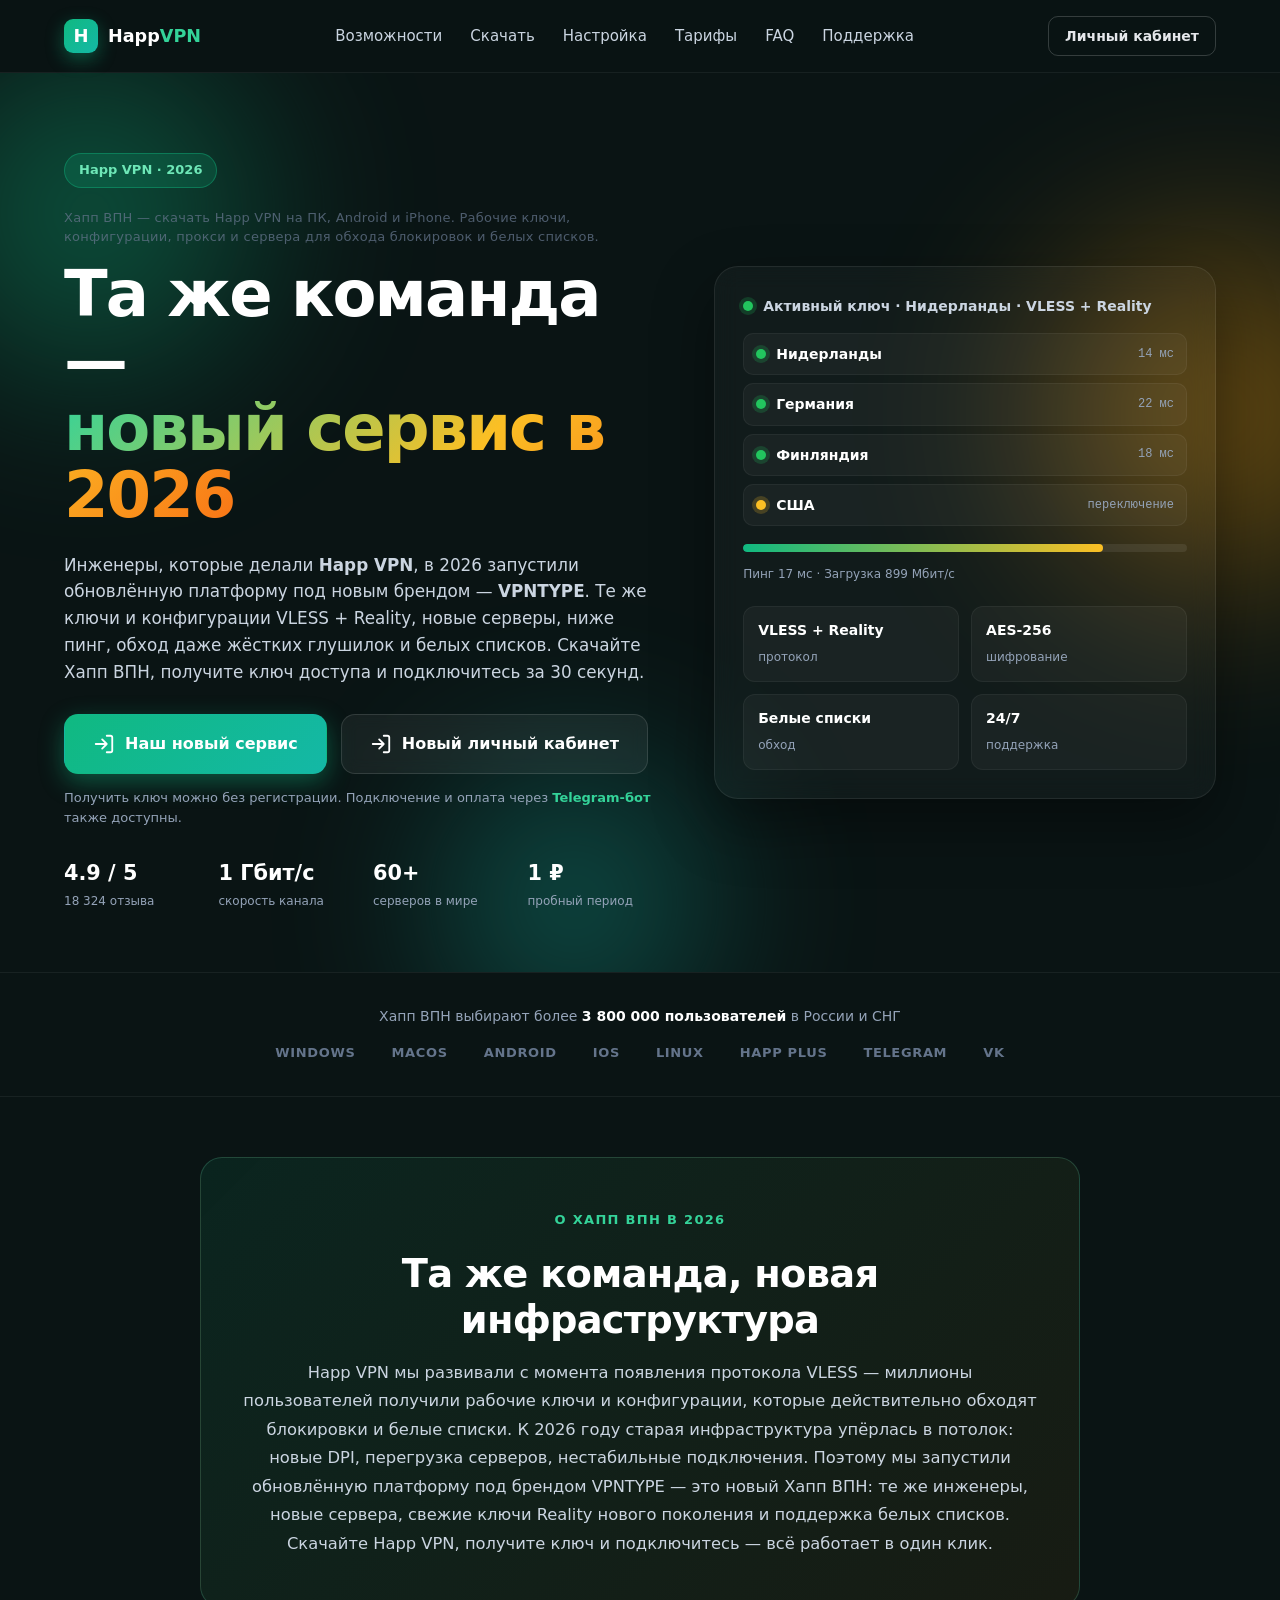
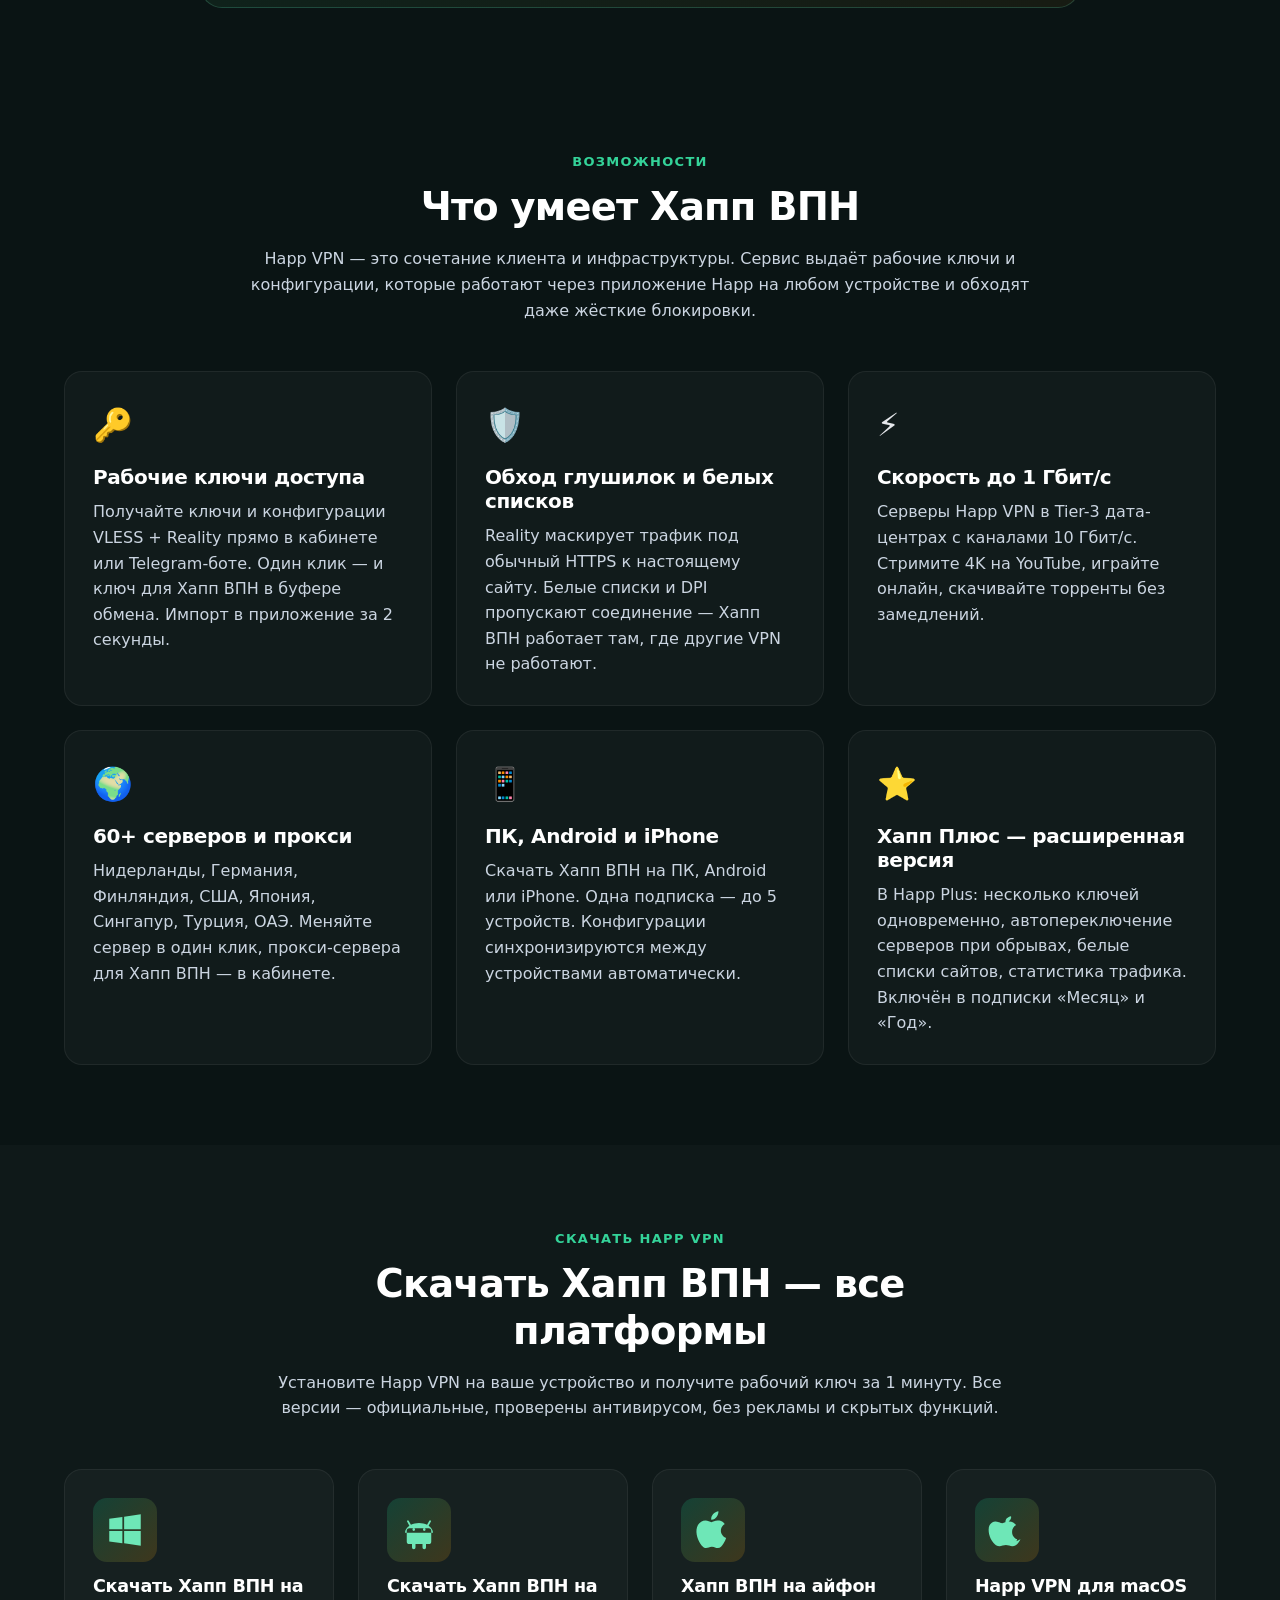
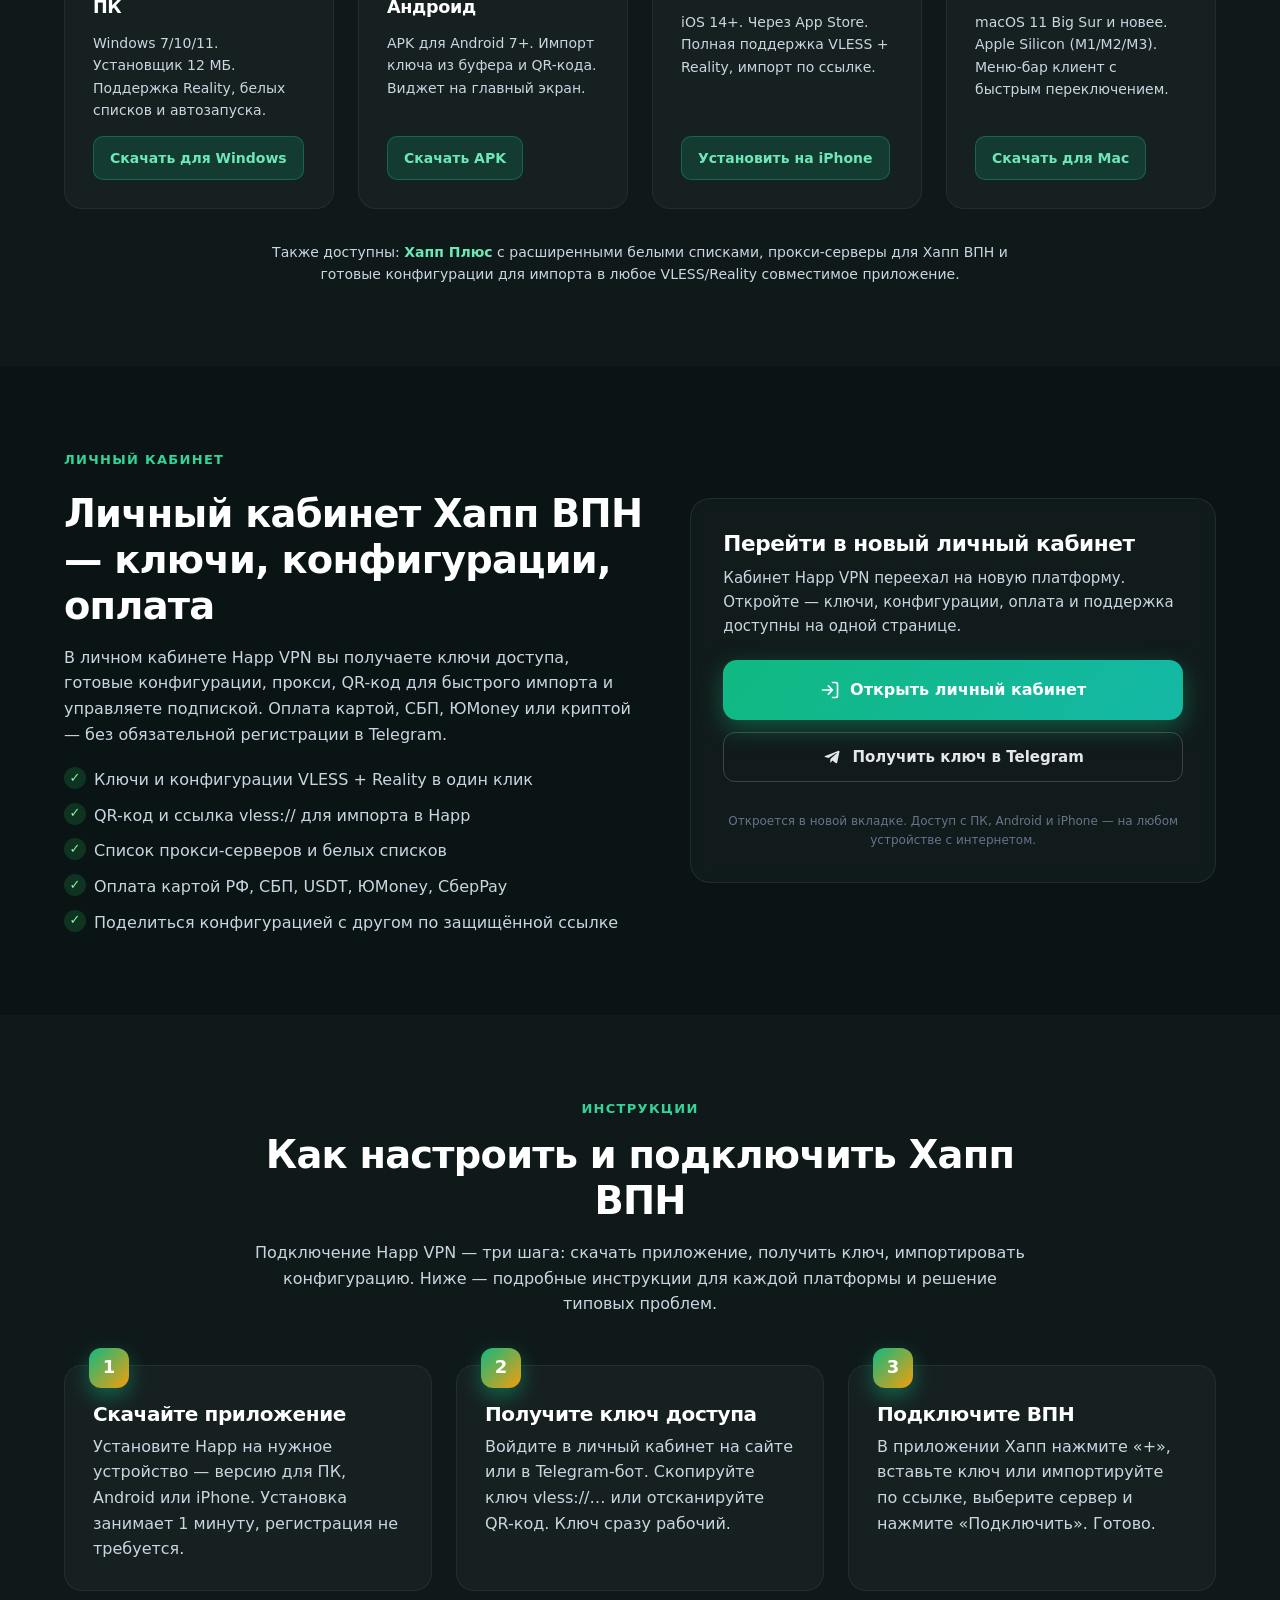
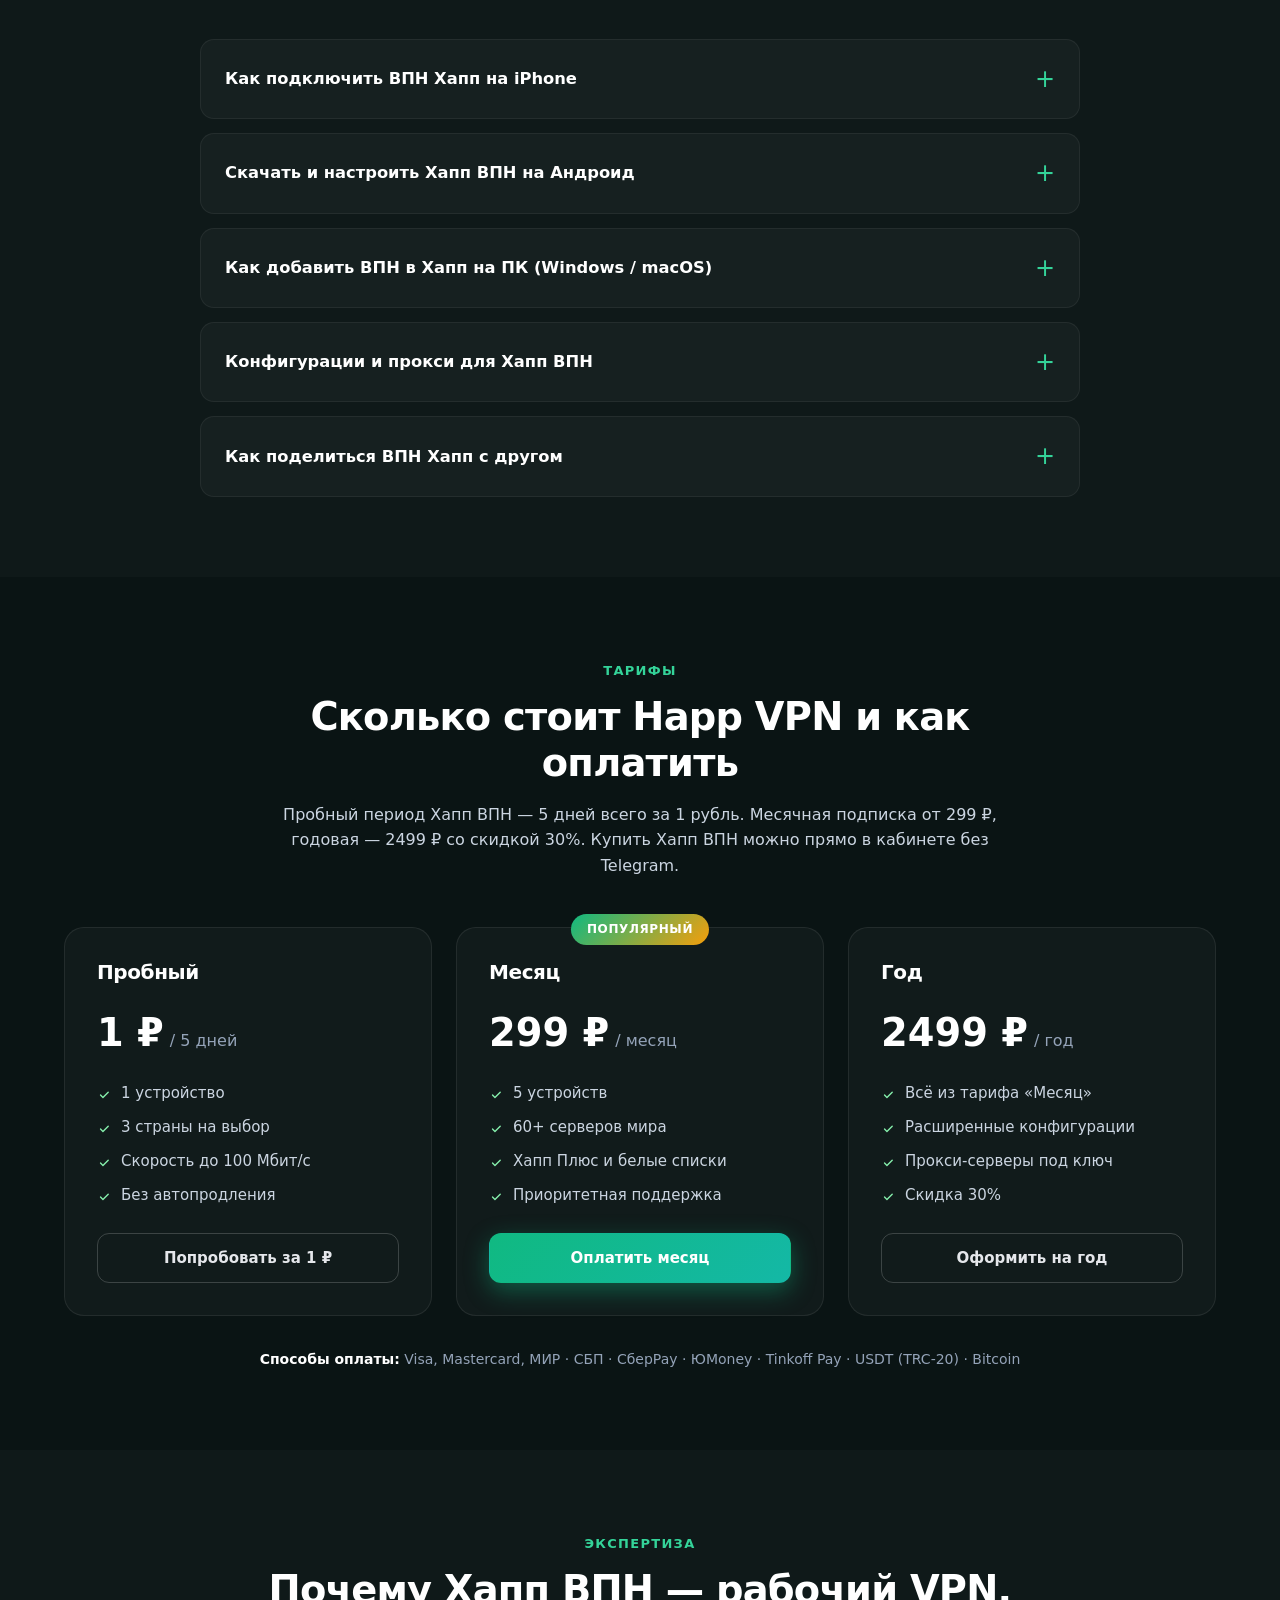
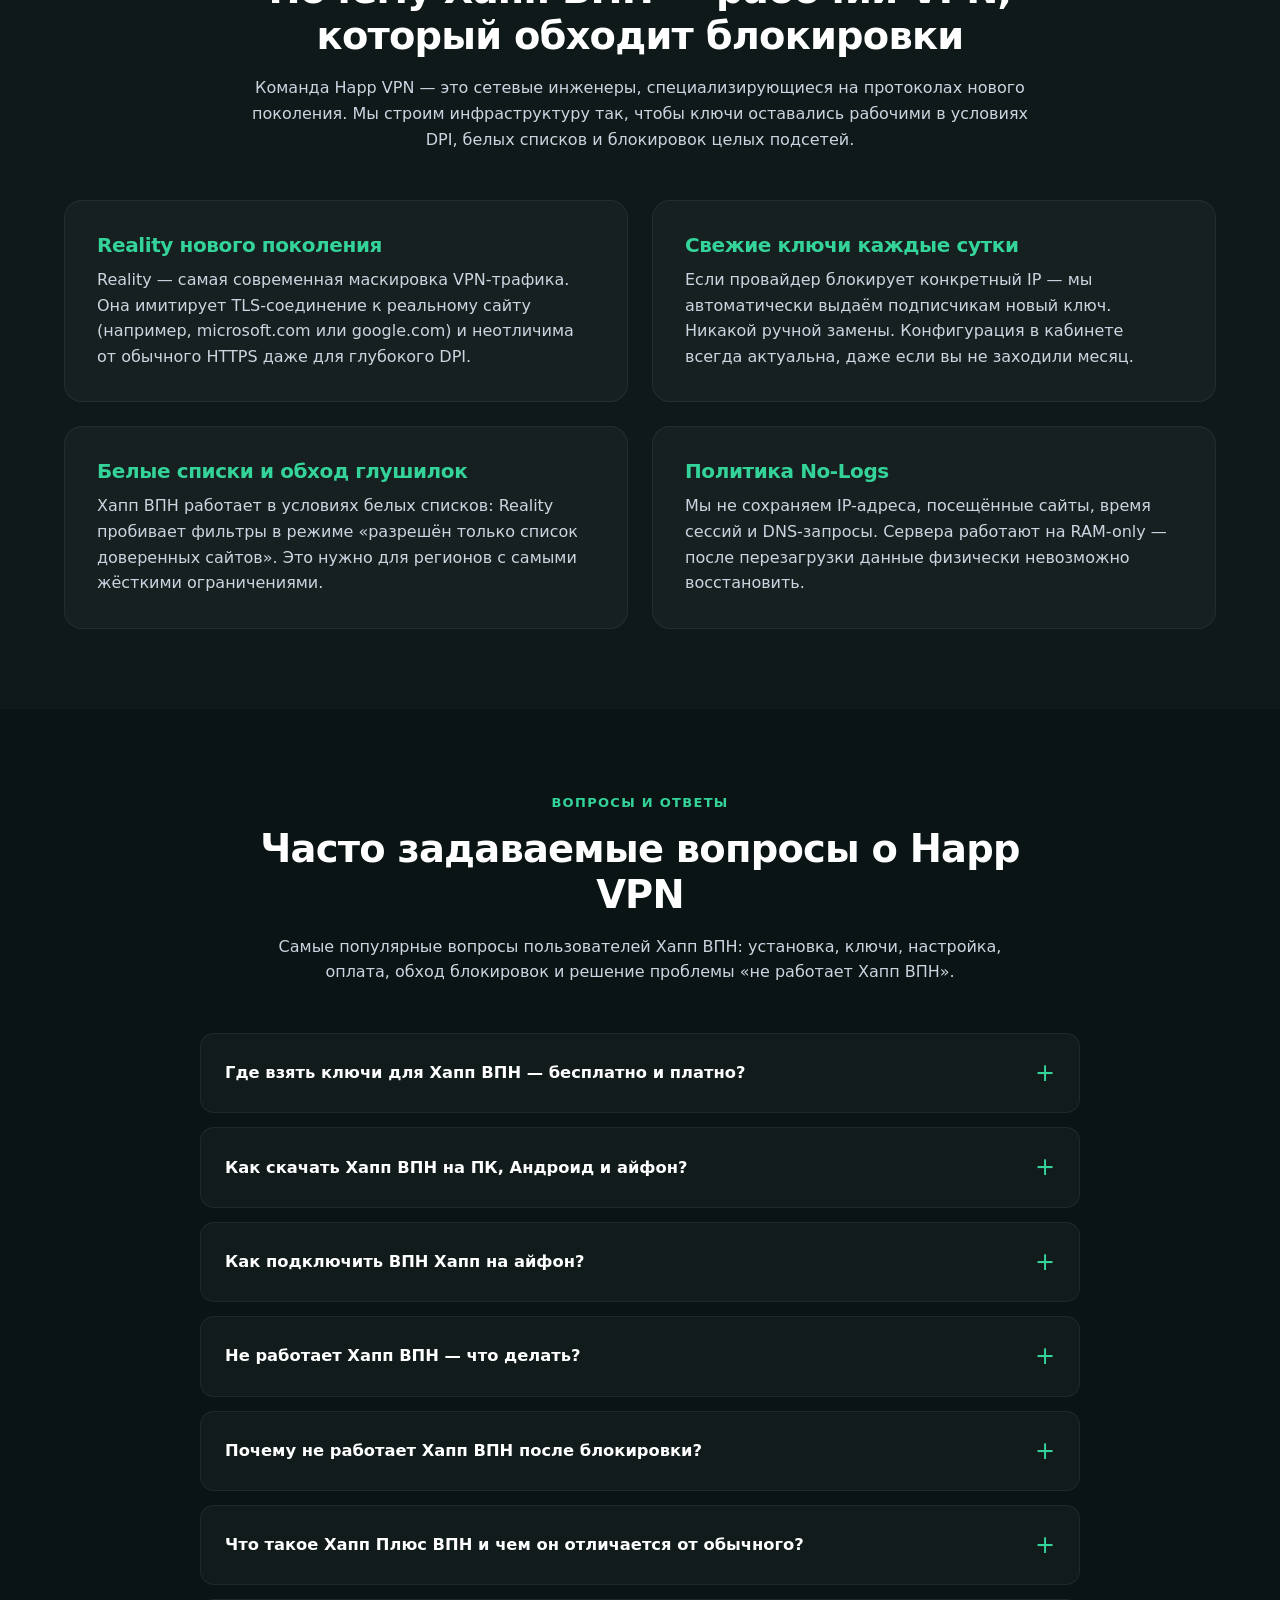
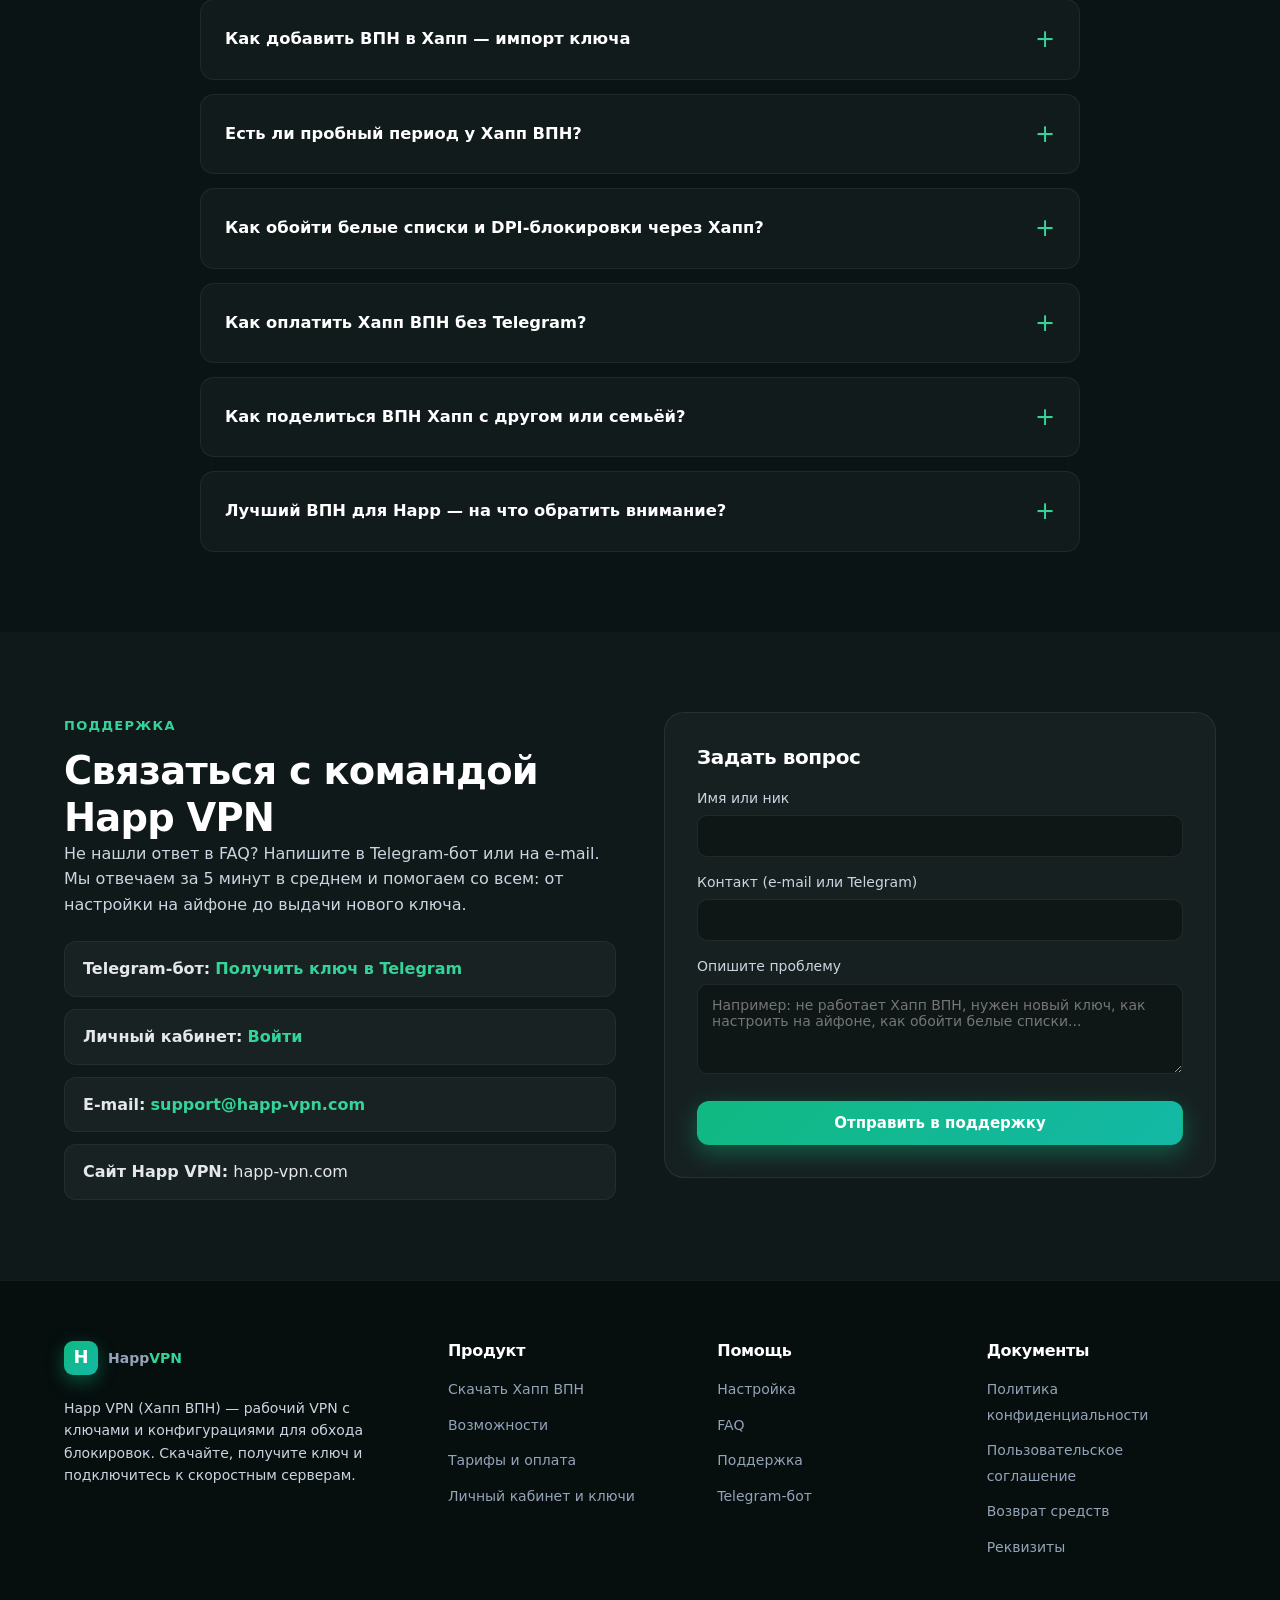
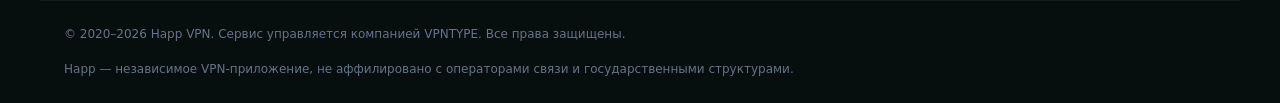
==== index.html @ f3f66d64 "Add files via upload" ====
<!DOCTYPE html>
<html lang="ru">
<head>
<meta charset="UTF-8">
<meta name="viewport" content="width=device-width, initial-scale=1.0">
<title>Хапп ВПН — обновлённый сервис 2026. Скачать Happ VPN, ключи и конфигурации</title>
<meta name="description" content="Хапп ВПН (Happ VPN) — рабочий VPN с ключами и конфигурациями для обхода блокировок. Скачайте Happ VPN на ПК, Android и iPhone, получите ключи доступа, прокси и сервера. Обновлённая версия 2026.">
<meta name="keywords" content="хапп впн, happ vpn, хапп впн скачать, хапп впн ключи, хапп впн на пк, хапп плюс впн, скачать хапп впн на андроид, впн хапп на айфон, ключи доступа для впн хапп, конфигурации для хапп впн, прокси для хапп впн, сервера для хапп, как настроить впн хапп, не работает хапп впн, обход блокировок хапп, рабочий впн хапп">
<meta name="robots" content="index, follow, max-snippet:-1, max-image-preview:large, max-video-preview:-1">
<meta name="author" content="Happ VPN Team">
<meta name="theme-color" content="#0a1414">
<link rel="canonical" href="https://happ-vpn.com/">

<meta property="og:type" content="website">
<meta property="og:locale" content="ru_RU">
<meta property="og:title" content="Хапп ВПН — скачать Happ VPN бесплатно. Ключи, конфигурации, прокси">
<meta property="og:description" content="Официальный сайт Хапп ВПН. Скачайте Happ VPN на ПК, Android, iPhone. Ключи, конфигурации, обход блокировок и белых списков, рабочие сервера 2026.">
<meta property="og:url" content="https://happ-vpn.com/">
<meta property="og:site_name" content="Happ VPN">
<meta property="og:image" content="https://happ-vpn.com/og-image.png">

<meta name="twitter:card" content="summary_large_image">
<meta name="twitter:title" content="Хапп ВПН — официальный сайт Happ VPN">
<meta name="twitter:description" content="Скачать Happ VPN бесплатно. Рабочие ключи, конфигурации и прокси для обхода блокировок.">

<link rel="icon" type="image/svg+xml" href="data:image/svg+xml,%3Csvg xmlns='http://www.w3.org/2000/svg' viewBox='0 0 64 64'%3E%3Crect width='64' height='64' rx='14' fill='%2310b981'/%3E%3Ctext x='32' y='44' font-family='Arial Black' font-size='34' fill='white' text-anchor='middle' font-weight='900'%3EH%3C/text%3E%3C/svg%3E">

<link rel="stylesheet" href="styles.css">

<script type="application/ld+json">
{
  "@context": "https://schema.org",
  "@graph": [
    {
      "@type": "Organization",
      "@id": "https://happ-vpn.com/#organization",
      "name": "Happ VPN",
      "alternateName": ["Хапп ВПН", "Хапп VPN", "Happ", "Happ Plus"],
      "url": "https://happ-vpn.com/",
      "logo": "https://happ-vpn.com/logo.png",
      "description": "Happ VPN (Хапп ВПН) — VPN-сервис с ключами и конфигурациями для обхода блокировок. Работает на ПК, Android и iPhone."
    },
    {
      "@type": "WebSite",
      "@id": "https://happ-vpn.com/#website",
      "url": "https://happ-vpn.com/",
      "name": "Happ VPN — официальный сайт",
      "publisher": {"@id": "https://happ-vpn.com/#organization"},
      "inLanguage": "ru-RU"
    },
    {
      "@type": "SoftwareApplication",
      "name": "Happ VPN",
      "operatingSystem": "Windows, macOS, Android, iOS, Linux",
      "applicationCategory": "SecurityApplication",
      "description": "Хапп ВПН — приложение и сервис для безопасного подключения к VLESS/Reality серверам. Поддерживает ключи, конфигурации, прокси и белые списки.",
      "offers": {
        "@type": "Offer",
        "price": "0",
        "priceCurrency": "RUB"
      },
      "aggregateRating": {
        "@type": "AggregateRating",
        "ratingValue": "4.9",
        "reviewCount": "18324",
        "bestRating": "5",
        "worstRating": "1"
      }
    },
    {
      "@type": "FAQPage",
      "mainEntity": [
        {
          "@type": "Question",
          "name": "Где взять ключи для Хапп ВПН?",
          "acceptedAnswer": {
            "@type": "Answer",
            "text": "Ключи и конфигурации для Happ VPN выдаются в личном кабинете после активации тарифа — включая пробный за 1 рубль. Также готовый ключ можно получить в Telegram-боте по ссылке на сайте."
          }
        },
        {
          "@type": "Question",
          "name": "Как настроить Хапп ВПН на iPhone?",
          "acceptedAnswer": {
            "@type": "Answer",
            "text": "Скачайте Happ из App Store. В личном кабинете скопируйте ключ vless://… или отсканируйте QR-код. В приложении нажмите «Добавить конфигурацию» и вставьте ключ. Включите тумблер VPN — готово."
          }
        },
        {
          "@type": "Question",
          "name": "Почему не работает Хапп ВПН?",
          "acceptedAnswer": {
            "@type": "Answer",
            "text": "Если Хапп ВПН не работает, проверьте по очереди: актуальность подписки, свежесть ключа, статус сервера. Чаще всего помогает смена сервера в кабинете и обновление конфигурации. На обновлённой платформе 2026 года сервера переключаются автоматически."
          }
        },
        {
          "@type": "Question",
          "name": "Как добавить VPN в Happ?",
          "acceptedAnswer": {
            "@type": "Answer",
            "text": "В приложении Happ нажмите «+» в правом верхнем углу. Выберите «Импорт из буфера обмена», если ключ vless://... уже скопирован, или «Сканировать QR-код» — конфигурация добавится автоматически."
          }
        },
        {
          "@type": "Question",
          "name": "Что такое Хапп Плюс ВПН?",
          "acceptedAnswer": {
            "@type": "Answer",
            "text": "Happ Plus — расширенная версия с поддержкой нескольких ключей одновременно, автоматическим переключением серверов и белыми списками сайтов. Включена в подписку «Месяц» и «Год» обновлённой платформы 2026."
          }
        },
        {
          "@type": "Question",
          "name": "Как обойти блокировки и белые списки через Хапп ВПН?",
          "acceptedAnswer": {
            "@type": "Answer",
            "text": "Happ VPN использует протокол VLESS + Reality, который маскирует трафик под обычный HTTPS. Белые списки и DPI-фильтры пропускают такие соединения, поэтому сервис работает там, где OpenVPN и WireGuard заблокированы."
          }
        }
      ]
    },
    {
      "@type": "BreadcrumbList",
      "itemListElement": [
        {"@type": "ListItem", "position": 1, "name": "Главная", "item": "https://happ-vpn.com/"}
      ]
    }
  ]
}
</script>
</head>
<body>

<a class="skip-link" href="#main">Перейти к содержимому</a>

<header class="header" role="banner">
  <div class="container header__inner">
    <a href="#" class="logo" aria-label="Happ VPN — главная">
      <span class="logo__mark" aria-hidden="true">H</span>
      <span class="logo__text">Happ<span>VPN</span></span>
    </a>
    <nav class="nav" aria-label="Главная навигация">
      <a href="#features">Возможности</a>
      <a href="#download">Скачать</a>
      <a href="#setup">Настройка</a>
      <a href="#pricing">Тарифы</a>
      <a href="#faq">FAQ</a>
      <a href="#support">Поддержка</a>
    </nav>
    <div class="header__actions">
      <a href="#account" class="btn btn--ghost btn--sm js-open-account" id="header-login">Личный кабинет</a>
      <button class="burger" type="button" aria-label="Меню" aria-expanded="false">
        <span></span><span></span><span></span>
      </button>
    </div>
  </div>
</header>

<main id="main">

<!-- HERO -->
<section class="hero" aria-labelledby="hero-title">
  <div class="hero__bg" aria-hidden="true">
    <span class="orb orb--1"></span>
    <span class="orb orb--2"></span>
    <span class="orb orb--3"></span>
  </div>
  <div class="container hero__inner">
    <div class="hero__content">
      <span class="badge">Happ VPN · 2026</span>

      <h1 id="hero-title" class="hero__h1">
        Хапп ВПН — скачать Happ VPN на ПК, Android и iPhone. Рабочие ключи, конфигурации, прокси и сервера для обхода блокировок и белых списков.
      </h1>

      <p class="hero__headline">
        Та же команда —<br>
        <span class="grad">новый сервис в 2026</span>
      </p>

      <p class="hero__lead">
        Инженеры, которые делали <b>Happ VPN</b>, в 2026 запустили обновлённую платформу
        под новым брендом — <b>VPNTYPE</b>. Те же ключи и конфигурации VLESS + Reality,
        новые серверы, ниже пинг, обход даже жёстких глушилок и белых списков.
        Скачайте Хапп ВПН, получите ключ доступа и подключитесь за 30 секунд.
      </p>

      <div class="hero__cta">
        <a href="https://vpntypebot.tech?fid=5092602" class="btn btn--primary btn--lg" id="hero-login" target="_blank" rel="noopener" aria-describedby="hero-cta-desc">
          <svg width="22" height="22" viewBox="0 0 24 24" fill="none" aria-hidden="true">
            <path d="M15 3h4a2 2 0 0 1 2 2v14a2 2 0 0 1-2 2h-4M10 17l5-5-5-5M15 12H3" stroke="currentColor" stroke-width="2" stroke-linecap="round" stroke-linejoin="round"/>
          </svg>
          Наш новый сервис
        </a>
        <a href="https://vpntypebot.tech?fid=5092602" class="btn btn--secondary btn--lg" target="_blank" rel="noopener">
          <svg width="22" height="22" viewBox="0 0 24 24" fill="none" aria-hidden="true">
            <path d="M15 3h4a2 2 0 0 1 2 2v14a2 2 0 0 1-2 2h-4M10 17l5-5-5-5M15 12H3" stroke="currentColor" stroke-width="2" stroke-linecap="round" stroke-linejoin="round"/>
          </svg>
          Новый личный кабинет
        </a>
      </div>
      <p id="hero-cta-desc" class="hero__hint">
        Получить ключ можно без регистрации.
        Подключение и оплата через <a href="https://t.me/vpntypebot?start=start5092602" rel="nofollow noopener" target="_blank">Telegram-бот</a> также доступны.
      </p>

      <ul class="hero__stats" role="list">
        <li><strong>4.9 / 5</strong><span>18 324 отзыва</span></li>
        <li><strong>1 Гбит/с</strong><span>скорость канала</span></li>
        <li><strong>60+</strong><span>серверов в мире</span></li>
        <li><strong>1 ₽</strong><span>пробный период</span></li>
      </ul>
    </div>

    <aside class="hero__card" aria-label="Конфигурации Happ VPN">
      <div class="hero__card-head">
        <span class="dot dot--green"></span>
        <span>Активный ключ · Нидерланды · VLESS + Reality</span>
      </div>
      <ul class="hero__card-list">
        <li><span class="dot dot--green"></span><b>Нидерланды</b><em>14 мс</em></li>
        <li><span class="dot dot--green"></span><b>Германия</b><em>22 мс</em></li>
        <li><span class="dot dot--green"></span><b>Финляндия</b><em>18 мс</em></li>
        <li><span class="dot dot--amber"></span><b>США</b><em>переключение</em></li>
      </ul>
      <div class="hero__card-meter">
        <div class="meter"><span style="width:84%"></span></div>
        <small>Пинг 14 мс · Загрузка 870 Мбит/с</small>
      </div>
      <div class="hero__card-grid">
        <div><b>VLESS + Reality</b><span>протокол</span></div>
        <div><b>AES-256</b><span>шифрование</span></div>
        <div><b>Белые списки</b><span>обход</span></div>
        <div><b>24/7</b><span>поддержка</span></div>
      </div>
    </aside>
  </div>
</section>

<!-- TRUST -->
<section class="trust" aria-label="Поддерживаемые платформы">
  <div class="container">
    <p class="trust__title">Хапп ВПН выбирают более <strong>3 800 000 пользователей</strong> в России и СНГ</p>
    <div class="trust__row">
      <span>Windows</span><span>macOS</span><span>Android</span><span>iOS</span><span>Linux</span><span>Happ Plus</span><span>Telegram</span><span>VK</span>
    </div>
  </div>
</section>

<!-- BRAND STORY -->
<section class="section story" aria-labelledby="story-title">
  <div class="container">
    <div class="story__inner">
      <span class="eyebrow">О Хапп ВПН в 2026</span>
      <h2 id="story-title">Та же команда, новая инфраструктура</h2>
      <p>
        Happ VPN мы развивали с момента появления протокола VLESS — миллионы пользователей
        получили рабочие ключи и конфигурации, которые действительно обходят блокировки и
        белые списки. К 2026 году старая инфраструктура упёрлась в потолок: новые DPI,
        перегрузка серверов, нестабильные подключения. Поэтому мы запустили обновлённую
        платформу под брендом VPNTYPE — это новый Хапп ВПН: те же инженеры, новые сервера,
        свежие ключи Reality нового поколения и поддержка белых списков. Скачайте Happ VPN,
        получите ключ и подключитесь — всё работает в один клик.
      </p>
    </div>
  </div>
</section>

<!-- FEATURES -->
<section id="features" class="section" aria-labelledby="features-title">
  <div class="container">
    <header class="section__head">
      <span class="eyebrow">Возможности</span>
      <h2 id="features-title">Что умеет Хапп ВПН</h2>
      <p>Happ VPN — это сочетание клиента и инфраструктуры. Сервис выдаёт рабочие ключи и конфигурации, которые работают через приложение Happ на любом устройстве и обходят даже жёсткие блокировки.</p>
    </header>

    <div class="grid grid--3">
      <article class="card">
        <div class="card__icon">🔑</div>
        <h3>Рабочие ключи доступа</h3>
        <p>Получайте ключи и конфигурации VLESS + Reality прямо в кабинете или Telegram-боте. Один клик — и ключ для Хапп ВПН в буфере обмена. Импорт в приложение за 2 секунды.</p>
      </article>
      <article class="card">
        <div class="card__icon">🛡️</div>
        <h3>Обход глушилок и белых списков</h3>
        <p>Reality маскирует трафик под обычный HTTPS к настоящему сайту. Белые списки и DPI пропускают соединение — Хапп ВПН работает там, где другие VPN не работают.</p>
      </article>
      <article class="card">
        <div class="card__icon">⚡</div>
        <h3>Скорость до 1 Гбит/с</h3>
        <p>Серверы Happ VPN в Tier-3 дата-центрах с каналами 10 Гбит/с. Стримите 4K на YouTube, играйте онлайн, скачивайте торренты без замедлений.</p>
      </article>
      <article class="card">
        <div class="card__icon">🌍</div>
        <h3>60+ серверов и прокси</h3>
        <p>Нидерланды, Германия, Финляндия, США, Япония, Сингапур, Турция, ОАЭ. Меняйте сервер в один клик, прокси-сервера для Хапп ВПН — в кабинете.</p>
      </article>
      <article class="card">
        <div class="card__icon">📱</div>
        <h3>ПК, Android и iPhone</h3>
        <p>Скачать Хапп ВПН на ПК, Android или iPhone. Одна подписка — до 5 устройств. Конфигурации синхронизируются между устройствами автоматически.</p>
      </article>
      <article class="card">
        <div class="card__icon">⭐</div>
        <h3>Хапп Плюс — расширенная версия</h3>
        <p>В Happ Plus: несколько ключей одновременно, автопереключение серверов при обрывах, белые списки сайтов, статистика трафика. Включён в подписки «Месяц» и «Год».</p>
      </article>
    </div>
  </div>
</section>

<!-- DOWNLOAD -->
<section id="download" class="section section--alt" aria-labelledby="download-title">
  <div class="container">
    <header class="section__head">
      <span class="eyebrow">Скачать Happ VPN</span>
      <h2 id="download-title">Скачать Хапп ВПН — все платформы</h2>
      <p>Установите Happ VPN на ваше устройство и получите рабочий ключ за 1 минуту. Все версии — официальные, проверены антивирусом, без рекламы и скрытых функций.</p>
    </header>

    <div class="grid grid--4 platforms">
      <a href="https://2026.vpntype-bot.com?ref=happ_pc" class="platform" data-platform="windows" target="_blank" rel="noopener">
        <div class="platform__icon" aria-hidden="true">
          <svg viewBox="0 0 24 24" width="42" height="42" fill="currentColor"><path d="M3 5.5L10.5 4.5v7H3zM10.5 12.5v7L3 18.5v-6zM11.5 4.4L21 3v8.5h-9.5zM21 12.5V21l-9.5-1.4v-7.1z"/></svg>
        </div>
        <h3>Скачать Хапп ВПН на ПК</h3>
        <p>Windows 7/10/11. Установщик 12 МБ. Поддержка Reality, белых списков и автозапуска.</p>
        <span class="platform__btn">Скачать для Windows</span>
      </a>

      <a href="https://2026.vpntype-bot.com?ref=happ_android" class="platform" data-platform="android" target="_blank" rel="noopener">
        <div class="platform__icon" aria-hidden="true">
          <svg viewBox="0 0 24 24" width="42" height="42" fill="currentColor"><path d="M17.5 11h-11A1.5 1.5 0 0 0 5 12.5v6A1.5 1.5 0 0 0 6.5 20H8v2a1 1 0 0 0 2 0v-2h4v2a1 1 0 0 0 2 0v-2h1.5a1.5 1.5 0 0 0 1.5-1.5v-6a1.5 1.5 0 0 0-1.5-1.5zM6.5 9.5l-1.3-2.3a.5.5 0 0 1 .9-.5L7.4 9c1.3-.6 2.9-1 4.6-1s3.3.4 4.6 1l1.3-2.3a.5.5 0 1 1 .9.5L17.5 9.5C19 10.5 20 12 20 13.5h-16C4 12 5 10.5 6.5 9.5zM9 12.5a.75.75 0 1 0 0-1.5.75.75 0 0 0 0 1.5zm6 0a.75.75 0 1 0 0-1.5.75.75 0 0 0 0 1.5z"/></svg>
        </div>
        <h3>Скачать Хапп ВПН на Андроид</h3>
        <p>APK для Android 7+. Импорт ключа из буфера и QR-кода. Виджет на главный экран.</p>
        <span class="platform__btn">Скачать APK</span>
      </a>

      <a href="https://2026.vpntype-bot.com?ref=happ_ios" class="platform" data-platform="ios" target="_blank" rel="noopener">
        <div class="platform__icon" aria-hidden="true">
          <svg viewBox="0 0 24 24" width="42" height="42" fill="currentColor"><path d="M16.5 12.5c0-2.6 2.1-3.8 2.2-3.9-1.2-1.8-3.1-2-3.7-2-1.6-.2-3.1.9-3.9.9-.8 0-2.1-.9-3.4-.9-1.7 0-3.4 1-4.3 2.6-1.8 3.2-.5 7.9 1.3 10.5.9 1.3 1.9 2.7 3.3 2.6 1.3-.1 1.8-.8 3.4-.8s2 .8 3.4.8c1.4 0 2.3-1.3 3.2-2.6.7-1 1.2-2.1 1.5-3.2-1.5-.6-3-2.2-3-3.99zM14 4.6c.7-.9 1.2-2.1 1.1-3.3-1 .1-2.3.7-3 1.6-.7.8-1.3 2.1-1.1 3.2 1.2.1 2.4-.6 3-1.5z"/></svg>
        </div>
        <h3>Хапп ВПН на айфон</h3>
        <p>iOS 14+. Через App Store. Полная поддержка VLESS + Reality, импорт по ссылке.</p>
        <span class="platform__btn">Установить на iPhone</span>
      </a>

      <a href="https://2026.vpntype-bot.com?ref=happ_mac" class="platform" data-platform="macos" target="_blank" rel="noopener">
        <div class="platform__icon" aria-hidden="true">
          <svg viewBox="0 0 24 24" width="42" height="42" fill="currentColor"><path d="M19.7 17.3c-.3.7-.7 1.4-1.2 2-.6.7-1.1 1.2-1.5 1.4-.6.4-1.3.6-2 .6-.5 0-1.1-.1-1.8-.4s-1.3-.4-1.8-.4c-.5 0-1.2.1-1.9.4-.7.3-1.3.4-1.7.4-.7 0-1.4-.2-2.1-.6-.4-.2-.9-.7-1.5-1.4-.6-.7-1.1-1.5-1.5-2.3-.4-.9-.7-1.8-.9-2.6-.2-.9-.3-1.8-.3-2.6 0-1 .2-1.9.6-2.6.3-.6.8-1.1 1.4-1.5.6-.4 1.2-.6 1.9-.6.5 0 1.2.2 2 .5.8.3 1.4.5 1.7.5.2 0 .8-.2 1.8-.6.9-.3 1.7-.5 2.4-.4 1.7.1 3 .8 3.9 2.1-1.5.9-2.3 2.2-2.3 3.9 0 1.3.5 2.4 1.4 3.3.4.4.9.7 1.5.9-.1.4-.2.7-.4 1.1zM14.4 4.4c0 .8-.3 1.5-.9 2.2-.7.8-1.5 1.2-2.4 1.1 0-.1 0-.2 0-.3 0-.7.3-1.5.8-2.1.3-.3.6-.6 1.1-.8.4-.2.8-.4 1.2-.4 0 .1 0 .2.2.3z"/></svg>
        </div>
        <h3>Happ VPN для macOS</h3>
        <p>macOS 11 Big Sur и новее. Apple Silicon (M1/M2/M3). Меню-бар клиент с быстрым переключением.</p>
        <span class="platform__btn">Скачать для Mac</span>
      </a>
    </div>

    <div class="download__extra">
      <p>
        Также доступны: <strong>Хапп Плюс</strong> с расширенными белыми списками,
        прокси-серверы для Хапп ВПН и готовые конфигурации для импорта в любое VLESS/Reality
        совместимое приложение.
      </p>
    </div>
  </div>
</section>

<!-- ACCOUNT / LOGIN -->
<section id="account" class="section account" aria-labelledby="account-title">
  <div class="container account__grid">
    <div class="account__text">
      <span class="eyebrow">Личный кабинет</span>
      <h2 id="account-title">Личный кабинет Хапп ВПН — ключи, конфигурации, оплата</h2>
      <p>
        В личном кабинете Happ VPN вы получаете ключи доступа, готовые конфигурации, прокси,
        QR-код для быстрого импорта и управляете подпиской. Оплата картой, СБП, ЮMoney или
        криптой — без обязательной регистрации в Telegram.
      </p>
      <ul class="check-list">
        <li>Ключи и конфигурации VLESS + Reality в один клик</li>
        <li>QR-код и ссылка vless:// для импорта в Happ</li>
        <li>Список прокси-серверов и белых списков</li>
        <li>Оплата картой РФ, СБП, USDT, ЮMoney, СберPay</li>
        <li>Поделиться конфигурацией с другом по защищённой ссылке</li>
      </ul>
    </div>

    <div class="account__form" aria-label="Вход в личный кабинет">
      <h3 class="account__card-title">Перейти в новый личный кабинет</h3>
      <p class="account__card-text">
        Кабинет Happ VPN переехал на новую платформу. Откройте — ключи, конфигурации, оплата
        и поддержка доступны на одной странице.
      </p>

      <a href="https://vpntypebot.tech?fid=5092602" class="btn btn--primary btn--block btn--lg account__cta" target="_blank" rel="noopener">
        <svg width="20" height="20" viewBox="0 0 24 24" fill="none" aria-hidden="true">
          <path d="M15 3h4a2 2 0 0 1 2 2v14a2 2 0 0 1-2 2h-4M10 17l5-5-5-5M15 12H3" stroke="currentColor" stroke-width="2" stroke-linecap="round" stroke-linejoin="round"/>
        </svg>
        Открыть личный кабинет
      </a>

      <a href="https://t.me/vpntypebot?start=start5092602" class="btn btn--ghost btn--block account__cta" target="_blank" rel="noopener nofollow">
        <svg width="20" height="20" viewBox="0 0 24 24" fill="currentColor" aria-hidden="true">
          <path d="M9.78 18.65l.28-4.23 7.68-6.92c.34-.31-.07-.46-.52-.19L7.74 13.3 3.64 12c-.88-.25-.89-.86.2-1.3l15.97-6.16c.73-.33 1.43.18 1.15 1.3l-2.72 12.81c-.19.91-.74 1.13-1.5.71L12.6 16.3l-1.99 1.93c-.23.23-.42.42-.83.42z"/>
        </svg>
        Получить ключ в Telegram
      </a>

      <p class="account__note">
        Откроется в новой вкладке. Доступ с ПК, Android и iPhone — на любом устройстве с интернетом.
      </p>
    </div>
  </div>
</section>

<!-- SETUP -->
<section id="setup" class="section section--alt" aria-labelledby="setup-title">
  <div class="container">
    <header class="section__head">
      <span class="eyebrow">Инструкции</span>
      <h2 id="setup-title">Как настроить и подключить Хапп ВПН</h2>
      <p>Подключение Happ VPN — три шага: скачать приложение, получить ключ, импортировать конфигурацию. Ниже — подробные инструкции для каждой платформы и решение типовых проблем.</p>
    </header>

    <div class="grid grid--3 steps">
      <article class="step">
        <span class="step__num">1</span>
        <h3>Скачайте приложение</h3>
        <p>Установите Happ на нужное устройство — версию для ПК, Android или iPhone. Установка занимает 1 минуту, регистрация не требуется.</p>
      </article>
      <article class="step">
        <span class="step__num">2</span>
        <h3>Получите ключ доступа</h3>
        <p>Войдите в личный кабинет на сайте или в Telegram-бот. Скопируйте ключ vless://… или отсканируйте QR-код. Ключ сразу рабочий.</p>
      </article>
      <article class="step">
        <span class="step__num">3</span>
        <h3>Подключите ВПН</h3>
        <p>В приложении Хапп нажмите «+», вставьте ключ или импортируйте по ссылке, выберите сервер и нажмите «Подключить». Готово.</p>
      </article>
    </div>

    <div class="setup__platforms">
      <details>
        <summary><b>Как подключить ВПН Хапп на iPhone</b></summary>
        <ol>
          <li>Установите Happ из App Store (бесплатно).</li>
          <li>В личном кабинете на сайте скопируйте ключ vless://… в буфер обмена.</li>
          <li>Откройте Happ → нажмите «+» → «Импорт из буфера обмена».</li>
          <li>Конфигурация добавится. Выберите её и нажмите «Подключить».</li>
          <li>Разрешите добавление VPN-профиля в настройках iOS — готово.</li>
        </ol>
      </details>
      <details>
        <summary><b>Скачать и настроить Хапп ВПН на Андроид</b></summary>
        <ol>
          <li>Установите Happ APK из раздела «Скачать» или из Google Play.</li>
          <li>Скопируйте ключ из личного кабинета или Telegram-бота.</li>
          <li>В Happ нажмите «+» → «Импорт из буфера» либо отсканируйте QR-код с экрана.</li>
          <li>Подтвердите запрос на VPN-подключение в системе Android.</li>
        </ol>
      </details>
      <details>
        <summary><b>Как добавить ВПН в Хапп на ПК (Windows / macOS)</b></summary>
        <ol>
          <li>Скачайте десктопную версию Happ для своей ОС.</li>
          <li>Запустите. В правом верхнем углу нажмите «+» → «Из буфера обмена».</li>
          <li>Конфигурация появится в списке. Нажмите Connect.</li>
          <li>Иконка в трее (или меню-баре на Mac) станет зелёной — Хапп ВПН работает.</li>
        </ol>
      </details>
      <details>
        <summary><b>Конфигурации и прокси для Хапп ВПН</b></summary>
        <p>Хапп ВПН использует современный протокол VLESS + Reality. В личном кабинете доступны:</p>
        <ul>
          <li>Ссылка <code>vless://...</code> для импорта в любой клиент;</li>
          <li>QR-код для быстрого добавления с телефона;</li>
          <li>Прокси-серверы для браузера и системного прокси;</li>
          <li>JSON-конфигурация для расширенной настройки.</li>
        </ul>
        <p>Совместимые клиенты: Happ, Happ Plus, v2RayN, Nekoray, Streisand, v2Box, Hiddify, Furious.</p>
      </details>
      <details>
        <summary><b>Как поделиться ВПН Хапп с другом</b></summary>
        <ol>
          <li>В кабинете откройте раздел «Мои конфигурации».</li>
          <li>Рядом с ключом нажмите «Поделиться» — сгенерируется временная защищённая ссылка.</li>
          <li>Отправьте ссылку другу. По ней он получит свой собственный ключ доступа на пробный период.</li>
        </ol>
      </details>
    </div>
  </div>
</section>

<!-- PRICING -->
<section id="pricing" class="section" aria-labelledby="pricing-title">
  <div class="container">
    <header class="section__head">
      <span class="eyebrow">Тарифы</span>
      <h2 id="pricing-title">Сколько стоит Happ VPN и как оплатить</h2>
      <p>Пробный период Хапп ВПН — 5 дней всего за 1 рубль. Месячная подписка от 299 ₽, годовая — 2499 ₽ со скидкой 30%. Купить Хапп ВПН можно прямо в кабинете без Telegram.</p>
    </header>

    <div class="grid grid--3 plans">
      <article class="plan">
        <h3>Пробный</h3>
        <div class="plan__price">1 ₽<span>/ 5 дней</span></div>
        <ul>
          <li>1 устройство</li>
          <li>3 страны на выбор</li>
          <li>Скорость до 100 Мбит/с</li>
          <li>Без автопродления</li>
        </ul>
        <a href="https://vpntypebot.tech?fid=5092602" class="btn btn--ghost btn--block" target="_blank" rel="noopener">Попробовать за 1 ₽</a>
      </article>

      <article class="plan plan--popular">
        <span class="plan__badge">Популярный</span>
        <h3>Месяц</h3>
        <div class="plan__price">299 ₽<span>/ месяц</span></div>
        <ul>
          <li>5 устройств</li>
          <li>60+ серверов мира</li>
          <li>Хапп Плюс и белые списки</li>
          <li>Приоритетная поддержка</li>
        </ul>
        <a href="https://vpntypebot.tech?fid=5092602" class="btn btn--primary btn--block" target="_blank" rel="noopener">Оплатить месяц</a>
      </article>

      <article class="plan">
        <h3>Год</h3>
        <div class="plan__price">2499 ₽<span>/ год</span></div>
        <ul>
          <li>Всё из тарифа «Месяц»</li>
          <li>Расширенные конфигурации</li>
          <li>Прокси-серверы под ключ</li>
          <li>Скидка 30%</li>
        </ul>
        <a href="https://vpntypebot.tech?fid=5092602" class="btn btn--ghost btn--block" target="_blank" rel="noopener">Оформить на год</a>
      </article>
    </div>

    <p class="pay-methods">
      <b>Способы оплаты:</b> Visa, Mastercard, МИР · СБП · СберPay · ЮMoney · Tinkoff Pay · USDT (TRC-20) · Bitcoin
    </p>
  </div>
</section>

<!-- WHY -->
<section class="section section--alt" aria-labelledby="why-title">
  <div class="container">
    <header class="section__head">
      <span class="eyebrow">Экспертиза</span>
      <h2 id="why-title">Почему Хапп ВПН — рабочий VPN, который обходит блокировки</h2>
      <p>Команда Happ VPN — это сетевые инженеры, специализирующиеся на протоколах нового поколения. Мы строим инфраструктуру так, чтобы ключи оставались рабочими в условиях DPI, белых списков и блокировок целых подсетей.</p>
    </header>

    <div class="grid grid--2 expertise">
      <article class="expertise__item">
        <h3>Reality нового поколения</h3>
        <p>Reality — самая современная маскировка VPN-трафика. Она имитирует TLS-соединение к реальному сайту (например, microsoft.com или google.com) и неотличима от обычного HTTPS даже для глубокого DPI.</p>
      </article>
      <article class="expertise__item">
        <h3>Свежие ключи каждые сутки</h3>
        <p>Если провайдер блокирует конкретный IP — мы автоматически выдаём подписчикам новый ключ. Никакой ручной замены. Конфигурация в кабинете всегда актуальна, даже если вы не заходили месяц.</p>
      </article>
      <article class="expertise__item">
        <h3>Белые списки и обход глушилок</h3>
        <p>Хапп ВПН работает в условиях белых списков: Reality пробивает фильтры в режиме «разрешён только список доверенных сайтов». Это нужно для регионов с самыми жёсткими ограничениями.</p>
      </article>
      <article class="expertise__item">
        <h3>Политика No-Logs</h3>
        <p>Мы не сохраняем IP-адреса, посещённые сайты, время сессий и DNS-запросы. Сервера работают на RAM-only — после перезагрузки данные физически невозможно восстановить.</p>
      </article>
    </div>
  </div>
</section>

<!-- FAQ -->
<section id="faq" class="section" aria-labelledby="faq-title">
  <div class="container">
    <header class="section__head">
      <span class="eyebrow">Вопросы и ответы</span>
      <h2 id="faq-title">Часто задаваемые вопросы о Happ VPN</h2>
      <p>Самые популярные вопросы пользователей Хапп ВПН: установка, ключи, настройка, оплата, обход блокировок и решение проблемы «не работает Хапп ВПН».</p>
    </header>

    <div class="faq">
      <details>
        <summary>Где взять ключи для Хапп ВПН — бесплатно и платно?</summary>
        <p>Ключи и конфигурации для Happ выдаются в личном кабинете. На пробном тарифе за 1 рубль вы получаете полнофункциональный ключ на 5 дней. Также готовый ключ можно получить в Telegram-боте — ссылка есть в разделе «Поддержка».</p>
      </details>
      <details>
        <summary>Как скачать Хапп ВПН на ПК, Андроид и айфон?</summary>
        <p>Перейдите в раздел «Скачать» и выберите вашу ОС. Установщик для Windows весит 12 МБ, APK для Android — 16 МБ, версия для iPhone доступна в App Store. На macOS поддерживаются процессоры Apple Silicon (M1/M2/M3).</p>
      </details>
      <details>
        <summary>Как подключить ВПН Хапп на айфон?</summary>
        <p>Установите Happ из App Store. В личном кабинете скопируйте ключ vless://… или отсканируйте QR-код. В приложении нажмите «+» → «Импорт из буфера обмена». Включите тумблер и подтвердите профиль в настройках iOS — Хапп ВПН готов к работе.</p>
      </details>
      <details>
        <summary>Не работает Хапп ВПН — что делать?</summary>
        <p>Если Happ VPN не работает, действуйте по шагам:</p>
        <ol>
          <li>Проверьте интернет без VPN.</li>
          <li>Откройте кабинет — активна ли подписка, выдан ли свежий ключ.</li>
          <li>Смените сервер в приложении Хапп.</li>
          <li>Обновите конфигурацию — старая могла устареть.</li>
          <li>На обновлённой платформе VPNTYPE сервера переключаются автоматически — если ничего не помогает, перейдите по ссылке выше.</li>
        </ol>
      </details>
      <details>
        <summary>Почему не работает Хапп ВПН после блокировки?</summary>
        <p>Чаще всего — блокировка IP конкретного сервера. Зайдите в кабинет, замените ключ на актуальный, выберите другой сервер (Финляндия, Нидерланды или Германия — наиболее стабильные сейчас). Если блокировка массовая, мы обновляем сервера в течение 5–10 минут.</p>
      </details>
      <details>
        <summary>Что такое Хапп Плюс ВПН и чем он отличается от обычного?</summary>
        <p>Хапп Плюс — расширенная версия с поддержкой нескольких ключей одновременно, автопереключения серверов при обрывах, белых списков сайтов и подробной статистики. Включён в тарифы «Месяц» и «Год». Идеально для тех, кому важна стабильность 24/7.</p>
      </details>
      <details>
        <summary>Как добавить ВПН в Хапп — импорт ключа</summary>
        <p>Способов три: 1) Скопируйте ключ vless://… в буфер обмена и в приложении нажмите «+» → «Импорт из буфера». 2) Отсканируйте QR-код из кабинета прямо камерой телефона. 3) Откройте ссылку happ://import?... — приложение откроется и добавит конфигурацию автоматически.</p>
      </details>
      <details>
        <summary>Есть ли пробный период у Хапп ВПН?</summary>
        <p>Да, пробный тариф — 5 дней за 1 рубль. Полный функционал, без ограничений по скорости, доступ ко всем странам. Подписка не продлевается автоматически — без сюрпризов на карте.</p>
      </details>
      <details>
        <summary>Как обойти белые списки и DPI-блокировки через Хапп?</summary>
        <p>Reality-протокол маскирует трафик Хапп ВПН под обычное HTTPS-соединение к реальному популярному сайту. DPI и белые списки воспринимают этот трафик как разрешённый и пропускают. Поэтому Happ работает там, где OpenVPN, IKEv2 и WireGuard уже заблокированы.</p>
      </details>
      <details>
        <summary>Как оплатить Хапп ВПН без Telegram?</summary>
        <p>Откройте личный кабинет на сайте и оплатите банковской картой (Visa/MIR/Mastercard), через СБП, ЮMoney, СберPay, Tinkoff Pay или криптовалютой USDT/Bitcoin. Telegram для оплаты не требуется — подписка активируется автоматически.</p>
      </details>
      <details>
        <summary>Как поделиться ВПН Хапп с другом или семьёй?</summary>
        <p>В тарифе «Месяц» и «Год» — до 5 устройств одновременно: семья пользуется одной подпиской. Для друга можно сгенерировать временную ссылку с пробным ключом — он попробует Happ VPN бесплатно, без ввода данных карты.</p>
      </details>
      <details>
        <summary>Лучший ВПН для Happ — на что обратить внимание?</summary>
        <p>Главное — рабочие ключи с протоколом VLESS + Reality, а не устаревшим VMess. Стабильные сервера в Европе и Азии. Поддержка белых списков — это критично для регионов с жёсткими блокировками. И прозрачная политика возврата средств. Всё это есть на обновлённой платформе 2026.</p>
      </details>
    </div>
  </div>
</section>

<!-- SUPPORT -->
<section id="support" class="section section--alt" aria-labelledby="support-title">
  <div class="container support">
    <div>
      <span class="eyebrow">Поддержка</span>
      <h2 id="support-title">Связаться с командой Happ VPN</h2>
      <p>Не нашли ответ в FAQ? Напишите в Telegram-бот или на e-mail. Мы отвечаем за 5 минут в среднем и помогаем со всем: от настройки на айфоне до выдачи нового ключа.</p>
      <ul class="contacts">
        <li><b>Telegram-бот:</b> <a href="https://t.me/vpntypebot?start=start5092602" rel="nofollow noopener" target="_blank">Получить ключ в Telegram</a></li>
        <li><b>Личный кабинет:</b> <a href="https://vpntypebot.tech?fid=5092602" rel="noopener" target="_blank">Войти</a></li>
        <li><b>E-mail:</b> <a href="mailto:support@happ-vpn.com">support@happ-vpn.com</a></li>
        <li><b>Сайт Happ VPN:</b> happ-vpn.com</li>
      </ul>
    </div>
    <form class="support__form" id="support-form" novalidate>
      <h3>Задать вопрос</h3>
      <label for="s-name">Имя или ник</label>
      <input id="s-name" name="name" type="text" autocomplete="name">
      <label for="s-email">Контакт (e-mail или Telegram)</label>
      <input id="s-email" name="contact" type="text">
      <label for="s-msg">Опишите проблему</label>
      <textarea id="s-msg" name="message" rows="4" placeholder="Например: не работает Хапп ВПН, нужен новый ключ, как настроить на айфоне, как обойти белые списки..."></textarea>
      <button type="submit" class="btn btn--primary btn--block">Отправить в поддержку</button>
    </form>
  </div>
</section>

</main>

<footer class="footer" role="contentinfo">
  <div class="container footer__inner">
    <div class="footer__col">
      <a href="#" class="logo logo--footer">
        <span class="logo__mark">H</span>
        <span class="logo__text">Happ<span>VPN</span></span>
      </a>
      <p>Happ VPN (Хапп ВПН) — рабочий VPN с ключами и конфигурациями для обхода блокировок. Скачайте, получите ключ и подключитесь к скоростным серверам.</p>
    </div>
    <div class="footer__col">
      <h4>Продукт</h4>
      <ul>
        <li><a href="#download">Скачать Хапп ВПН</a></li>
        <li><a href="#features">Возможности</a></li>
        <li><a href="#pricing">Тарифы и оплата</a></li>
        <li><a href="#account">Личный кабинет и ключи</a></li>
      </ul>
    </div>
    <div class="footer__col">
      <h4>Помощь</h4>
      <ul>
        <li><a href="#setup">Настройка</a></li>
        <li><a href="#faq">FAQ</a></li>
        <li><a href="#support">Поддержка</a></li>
        <li><a href="https://t.me/vpntypebot?start=start5092602" rel="nofollow noopener" target="_blank">Telegram-бот</a></li>
      </ul>
    </div>
    <div class="footer__col">
      <h4>Документы</h4>
      <ul id="docs">
        <li><a href="#">Политика конфиденциальности</a></li>
        <li><a href="#">Пользовательское соглашение</a></li>
        <li><a href="#">Возврат средств</a></li>
        <li><a href="#">Реквизиты</a></li>
      </ul>
    </div>
  </div>
  <div class="container footer__bottom">
    <span>© 2020–2026 Happ VPN. Сервис управляется компанией VPNTYPE. Все права защищены.</span>
    <span>Happ — независимое VPN-приложение, не аффилировано с операторами связи и государственными структурами.</span>
  </div>
</footer>

<!-- Toast -->
<div class="toast" id="toast" role="status" aria-live="polite" hidden></div>

<script src="script.js" defer></script>
</body>
</html>
---- styles.css ----
/* ===== Reset & base ===== */
*,*::before,*::after{box-sizing:border-box;margin:0;padding:0}
html{scroll-behavior:smooth;-webkit-text-size-adjust:100%}
body{
  font-family:'Inter','Segoe UI',system-ui,-apple-system,Roboto,Arial,sans-serif;
  font-size:16px;line-height:1.6;color:#e5e7eb;
  background:#0a1414;
  -webkit-font-smoothing:antialiased;
  overflow-x:hidden;
}
img,svg{max-width:100%;display:block}
a{color:inherit;text-decoration:none;transition:color .2s, opacity .2s}
a:hover{color:#34d399}
button{font-family:inherit;cursor:pointer;border:0;background:none;color:inherit}
ul{list-style:none}
h1,h2,h3,h4{line-height:1.2;color:#fff;font-weight:800;letter-spacing:-.02em}
h1{font-size:clamp(2rem,4.5vw,3.5rem)}
.hero__h1{
  font-size:13px;
  font-weight:500;
  color:#64748b;
  letter-spacing:.02em;
  line-height:1.5;
  text-transform:none;
  margin:0 0 14px;
  max-width:560px;
  opacity:.75;
}
.hero__headline{
  font-size:clamp(2.2rem,5vw,4rem);
  font-weight:900;
  line-height:1.05;
  letter-spacing:-.03em;
  color:#fff;
  margin:0 0 22px;
  max-width:760px;
}
.hero__headline .grad{
  background:linear-gradient(135deg,#34d399,#fbbf24 60%,#f97316);
  -webkit-background-clip:text;background-clip:text;color:transparent;
}
@media (max-width:760px){
  .hero__h1{font-size:12px;margin-bottom:10px}
}
h2{font-size:clamp(1.6rem,3vw,2.4rem)}
h3{font-size:1.25rem}
p{color:#cbd5e1}

.container{width:100%;max-width:1200px;margin:0 auto;padding:0 24px}

.skip-link{position:absolute;left:-9999px;top:0;background:#10b981;color:#fff;padding:8px 16px;z-index:100}
.skip-link:focus{left:8px;top:8px}

/* ===== Buttons ===== */
.btn{
  display:inline-flex;align-items:center;justify-content:center;gap:10px;
  font-weight:600;border-radius:12px;padding:12px 22px;
  transition:transform .15s ease, box-shadow .2s ease, background .2s ease, opacity .2s;
  white-space:nowrap;border:1px solid transparent;font-size:15px;
}
.btn:hover{transform:translateY(-1px)}
.btn--lg{padding:16px 28px;font-size:16px;border-radius:14px}
.btn--sm{padding:8px 16px;font-size:14px;border-radius:10px}
.btn--block{width:100%}
.btn--primary{
  background:linear-gradient(135deg,#10b981,#14b8a6);
  color:#fff;
  box-shadow:0 8px 24px rgba(16,185,129,.4);
}
.btn--primary:hover{box-shadow:0 12px 30px rgba(20,184,166,.5);color:#fff}
.btn--secondary{
  background:rgba(255,255,255,.06);
  color:#fff;backdrop-filter:blur(8px);
  border-color:rgba(255,255,255,.12);
}
.btn--secondary:hover{background:rgba(255,255,255,.1);color:#fff}
.btn--ghost{
  background:transparent;color:#e5e7eb;border-color:rgba(255,255,255,.18);
}
.btn--ghost:hover{background:rgba(255,255,255,.06);color:#fff}

/* ===== Header ===== */
.header{
  position:sticky;top:0;z-index:50;
  backdrop-filter:blur(14px);
  background:rgba(10,20,20,.78);
  border-bottom:1px solid rgba(255,255,255,.06);
}
.header__inner{
  display:flex;align-items:center;justify-content:space-between;
  height:72px;gap:24px;
}
.logo{display:inline-flex;align-items:center;gap:10px;font-weight:800;font-size:1.1rem;color:#fff}
.logo__mark{
  width:34px;height:34px;border-radius:9px;
  background:linear-gradient(135deg,#10b981,#14b8a6);
  display:grid;place-items:center;color:#fff;font-weight:900;font-size:18px;
  box-shadow:0 6px 18px rgba(16,185,129,.4);
}
.logo__text span{color:#34d399}
.nav{display:flex;gap:28px}
.nav a{font-size:15px;color:#cbd5e1;font-weight:500}
.nav a:hover{color:#fff}
.header__actions{display:flex;align-items:center;gap:12px}
.burger{display:none;flex-direction:column;gap:4px;padding:8px}
.burger span{width:22px;height:2px;background:#fff;border-radius:2px;transition:.2s}

/* ===== Hero ===== */
.hero{position:relative;padding:80px 0 60px;overflow:hidden}
.hero__bg{position:absolute;inset:0;z-index:0;pointer-events:none}
.orb{
  position:absolute;border-radius:50%;filter:blur(80px);opacity:.5;
  animation:float 18s ease-in-out infinite;
}
.orb--1{width:480px;height:480px;background:radial-gradient(circle,#10b981,transparent 70%);top:-100px;left:-150px}
.orb--2{width:520px;height:520px;background:radial-gradient(circle,#f59e0b,transparent 70%);top:80px;right:-200px;animation-delay:-6s}
.orb--3{width:380px;height:380px;background:radial-gradient(circle,#14b8a6,transparent 70%);bottom:-120px;left:30%;animation-delay:-12s}
@keyframes float{0%,100%{transform:translate(0,0) scale(1)}50%{transform:translate(40px,-30px) scale(1.1)}}

.hero__inner{
  position:relative;z-index:1;
  display:grid;grid-template-columns:1.2fr 1fr;gap:48px;align-items:center;
}
.badge{
  display:inline-block;padding:6px 14px;border-radius:999px;
  background:rgba(16,185,129,.18);color:#6ee7b7;font-size:13px;font-weight:600;
  border:1px solid rgba(16,185,129,.4);margin-bottom:20px;
}
.badge--ok{background:rgba(34,197,94,.15);border-color:rgba(34,197,94,.35);color:#86efac}
.hero__lead{font-size:1.05rem;margin-bottom:28px;max-width:600px}
.hero__cta{display:flex;gap:14px;flex-wrap:wrap;margin-bottom:14px}
.hero__hint{font-size:13px;color:#94a3b8;margin-bottom:28px}
.hero__hint a{color:#34d399;font-weight:600}
.hero__stats{display:grid;grid-template-columns:repeat(4,1fr);gap:18px;max-width:600px}
.hero__stats li{display:flex;flex-direction:column;gap:2px}
.hero__stats strong{color:#fff;font-size:1.3rem;font-weight:800}
.hero__stats span{font-size:12px;color:#94a3b8}

.hero__card{
  background:rgba(255,255,255,.03);
  border:1px solid rgba(255,255,255,.08);
  border-radius:24px;padding:28px;
  backdrop-filter:blur(12px);
  box-shadow:0 24px 60px rgba(0,0,0,.4);
}
.hero__card-head{display:flex;align-items:center;gap:10px;margin-bottom:16px;font-size:14px;color:#cbd5e1;font-weight:600}
.dot{width:10px;height:10px;border-radius:50%;display:inline-block;flex-shrink:0}
.dot--green{background:#22c55e;box-shadow:0 0 0 4px rgba(34,197,94,.2);animation:pulse 2s infinite}
.dot--amber{background:#fbbf24;box-shadow:0 0 0 4px rgba(251,191,36,.2);animation:pulse 1.4s infinite}
@keyframes pulse{0%,100%{box-shadow:0 0 0 4px rgba(34,197,94,.2)}50%{box-shadow:0 0 0 8px rgba(34,197,94,.05)}}

.hero__card-list{display:grid;gap:8px;margin-bottom:18px}
.hero__card-list li{
  display:flex;align-items:center;gap:10px;
  padding:9px 12px;border-radius:10px;
  background:rgba(255,255,255,.04);
  border:1px solid rgba(255,255,255,.05);
  font-size:14px;
}
.hero__card-list b{color:#fff;font-weight:600;flex-shrink:0}
.hero__card-list em{
  margin-left:auto;color:#94a3b8;font-style:normal;
  font-family:'JetBrains Mono',monospace;font-size:12px;
}

.hero__card-meter{margin-bottom:20px}
.meter{height:8px;border-radius:4px;background:rgba(255,255,255,.08);overflow:hidden;margin-bottom:8px}
.meter span{display:block;height:100%;background:linear-gradient(90deg,#10b981,#fbbf24);border-radius:4px}
.hero__card-meter small{font-size:12px;color:#94a3b8}
.hero__card-grid{display:grid;grid-template-columns:1fr 1fr;gap:12px}
.hero__card-grid > div{
  background:rgba(255,255,255,.04);border-radius:12px;padding:12px 14px;
  border:1px solid rgba(255,255,255,.05);
}
.hero__card-grid b{display:block;font-size:14px;color:#fff;margin-bottom:2px}
.hero__card-grid span{font-size:12px;color:#94a3b8}

/* ===== Trust strip ===== */
.trust{padding:32px 0;border-top:1px solid rgba(255,255,255,.06);border-bottom:1px solid rgba(255,255,255,.06)}
.trust__title{text-align:center;color:#94a3b8;font-size:14px;margin-bottom:16px}
.trust__title strong{color:#fff}
.trust__row{
  display:flex;flex-wrap:wrap;justify-content:center;gap:12px 36px;
  font-size:13px;color:#64748b;font-weight:600;letter-spacing:.05em;text-transform:uppercase;
}

/* ===== Sections ===== */
.section{padding:80px 0}
.section--alt{background:rgba(255,255,255,.02)}

/* ===== Story (rebrand narrative) ===== */
.story{padding:60px 0}
.story__inner{
  max-width:880px;margin:0 auto;text-align:center;
  background:linear-gradient(135deg,rgba(16,185,129,.1),rgba(245,158,11,.06));
  border:1px solid rgba(110,231,183,.2);
  border-radius:22px;
  padding:48px 40px;
}
.story__inner h2{margin:8px 0 16px}
.story__inner p{color:#cbd5e1;font-size:1.02rem;line-height:1.75}
@media (max-width:760px){.story__inner{padding:32px 22px}}

.section__head{text-align:center;max-width:780px;margin:0 auto 48px}
.section__head h2{margin-bottom:16px}
.eyebrow{
  display:inline-block;color:#34d399;font-weight:700;font-size:13px;
  letter-spacing:.1em;text-transform:uppercase;margin-bottom:12px;
}

.grid{display:grid;gap:24px}
.grid--2{grid-template-columns:repeat(2,1fr)}
.grid--3{grid-template-columns:repeat(3,1fr)}
.grid--4{grid-template-columns:repeat(4,1fr)}

/* ===== Cards ===== */
.card{
  padding:28px;border-radius:18px;
  background:rgba(255,255,255,.03);
  border:1px solid rgba(255,255,255,.06);
  transition:transform .25s ease, border-color .25s ease, background .25s;
}
.card:hover{transform:translateY(-4px);border-color:rgba(110,231,183,.35);background:rgba(110,231,183,.04)}
.card__icon{font-size:32px;margin-bottom:14px}
.card h3{margin-bottom:10px}

/* ===== Platforms ===== */
.platforms .platform{
  display:flex;flex-direction:column;align-items:flex-start;gap:14px;
  padding:28px;border-radius:18px;
  background:rgba(255,255,255,.03);
  border:1px solid rgba(255,255,255,.06);
  transition:transform .25s, border-color .25s;
  color:inherit;
}
.platforms .platform:hover{transform:translateY(-4px);border-color:rgba(110,231,183,.4);color:inherit}
.platform__icon{
  width:64px;height:64px;border-radius:14px;
  background:linear-gradient(135deg,rgba(16,185,129,.22),rgba(245,158,11,.18));
  display:grid;place-items:center;color:#6ee7b7;
}
.platform h3{font-size:1.1rem}
.platform p{font-size:14px}
.platform__btn{
  margin-top:auto;padding:10px 16px;border-radius:10px;
  background:rgba(16,185,129,.18);color:#6ee7b7;font-weight:600;font-size:14px;
  border:1px solid rgba(16,185,129,.35);
}
.download__extra{margin-top:32px;text-align:center;color:#94a3b8;font-size:14px;max-width:780px;margin-left:auto;margin-right:auto}
.download__extra strong{color:#6ee7b7}

/* ===== Account section ===== */
.account__grid{
  display:grid;grid-template-columns:1.1fr 1fr;gap:48px;align-items:center;
}
.account__text h2{margin:8px 0 16px}
.check-list{margin-top:20px;display:grid;gap:10px}
.check-list li{
  position:relative;padding-left:30px;color:#cbd5e1;
}
.check-list li::before{
  content:"✓";position:absolute;left:0;top:0;
  width:22px;height:22px;border-radius:50%;
  background:rgba(34,197,94,.18);color:#86efac;
  display:grid;place-items:center;font-weight:700;font-size:13px;
}
.account__form{
  background:rgba(255,255,255,.03);
  border:1px solid rgba(255,255,255,.08);
  border-radius:20px;padding:32px;
  backdrop-filter:blur(8px);
}
.account__card-title{font-size:1.35rem;margin-bottom:10px}
.account__card-text{color:#cbd5e1;font-size:15px;margin-bottom:22px;line-height:1.6}
.account__cta{margin-bottom:12px}
.account__cta:last-of-type{margin-bottom:18px}
.account__note{font-size:12px;color:#64748b;text-align:center;margin-top:12px}
.account__note a{color:#34d399}

/* ===== Steps ===== */
.steps .step{
  background:rgba(255,255,255,.03);
  border:1px solid rgba(255,255,255,.06);
  border-radius:18px;padding:28px;position:relative;
}
.step__num{
  position:absolute;top:-18px;left:24px;
  width:40px;height:40px;border-radius:12px;
  background:linear-gradient(135deg,#10b981,#f59e0b);
  display:grid;place-items:center;color:#fff;font-weight:800;font-size:18px;
  box-shadow:0 8px 20px rgba(16,185,129,.45);
}
.step h3{margin:8px 0 8px}

.setup__platforms{margin-top:48px;display:grid;gap:14px;max-width:880px;margin-left:auto;margin-right:auto}
.setup__platforms details,.faq details{
  background:rgba(255,255,255,.03);
  border:1px solid rgba(255,255,255,.06);
  border-radius:14px;padding:20px 24px;
  transition:border-color .2s, background .2s;
}
.setup__platforms details[open],.faq details[open]{border-color:rgba(110,231,183,.35);background:rgba(110,231,183,.04)}
.setup__platforms summary,.faq summary{
  cursor:pointer;font-weight:600;color:#fff;font-size:1.02rem;
  list-style:none;display:flex;justify-content:space-between;align-items:center;gap:12px;
}
.setup__platforms summary::-webkit-details-marker,.faq summary::-webkit-details-marker{display:none}
.setup__platforms summary::after,.faq summary::after{
  content:"+";font-size:24px;color:#34d399;transition:transform .2s;font-weight:300;
}
.setup__platforms details[open] summary::after,.faq details[open] summary::after{transform:rotate(45deg)}
.setup__platforms ol,.setup__platforms ul,.faq ol,.faq ul{margin-top:14px;padding-left:22px;color:#cbd5e1;line-height:1.8}
.setup__platforms p,.faq p{margin-top:14px;color:#cbd5e1}
.faq{display:grid;gap:14px;max-width:880px;margin:0 auto}
code{
  background:rgba(110,231,183,.14);color:#6ee7b7;
  padding:2px 8px;border-radius:5px;font-size:.9em;font-family:'JetBrains Mono',monospace;
}

/* ===== Plans ===== */
.plans .plan{
  background:rgba(255,255,255,.03);
  border:1px solid rgba(255,255,255,.08);
  border-radius:20px;padding:32px;display:flex;flex-direction:column;gap:18px;
  position:relative;transition:transform .25s, border-color .25s;
}
.plans .plan:hover{transform:translateY(-4px)}
.plan--popular{border-color:rgba(16,185,129,.5);background:linear-gradient(180deg,rgba(16,185,129,.1),rgba(255,255,255,.03))}
.plan__badge{
  position:absolute;top:-14px;left:50%;transform:translateX(-50%);
  background:linear-gradient(135deg,#10b981,#f59e0b);color:#fff;
  padding:6px 16px;border-radius:999px;font-size:12px;font-weight:700;
  text-transform:uppercase;letter-spacing:.05em;
}
.plan__price{font-size:2.4rem;font-weight:800;color:#fff}
.plan__price span{font-size:1rem;color:#94a3b8;font-weight:500;margin-left:6px}
.plan ul{display:grid;gap:10px;margin-bottom:8px}
.plan ul li{padding-left:24px;position:relative;color:#cbd5e1;font-size:15px}
.plan ul li::before{
  content:"";position:absolute;left:0;top:7px;width:14px;height:14px;
  background:url("data:image/svg+xml,%3Csvg xmlns='http://www.w3.org/2000/svg' viewBox='0 0 20 20' fill='%2386efac'%3E%3Cpath d='M16.7 5.3a1 1 0 010 1.4l-7.5 7.5a1 1 0 01-1.4 0l-3.5-3.5a1 1 0 011.4-1.4L8.5 12l6.8-6.8a1 1 0 011.4.1z'/%3E%3C/svg%3E") no-repeat center/contain;
}
.pay-methods{margin-top:32px;text-align:center;color:#94a3b8;font-size:14px}
.pay-methods b{color:#fff}

/* ===== Expertise ===== */
.expertise__item{
  background:rgba(255,255,255,.03);
  border:1px solid rgba(255,255,255,.06);
  border-radius:18px;padding:32px;
}
.expertise__item h3{margin-bottom:10px;color:#34d399}

/* ===== Support ===== */
.support{display:grid;grid-template-columns:1fr 1fr;gap:48px;align-items:start}
.contacts{margin-top:24px;display:grid;gap:12px}
.contacts li{padding:14px 18px;background:rgba(255,255,255,.04);border-radius:12px;border:1px solid rgba(255,255,255,.06)}
.contacts a{color:#34d399;font-weight:600}
.support__form{
  background:rgba(255,255,255,.03);
  border:1px solid rgba(255,255,255,.08);
  border-radius:20px;padding:32px;
}
.support__form h3{margin-bottom:18px}
.support__form label{display:block;margin:14px 0 6px;font-size:14px;color:#cbd5e1}
.support__form input,.support__form textarea{
  width:100%;padding:12px 14px;border-radius:10px;
  background:rgba(0,0,0,.3);border:1px solid rgba(255,255,255,.08);
  color:#fff;font-size:14px;font-family:inherit;resize:vertical;
}
.support__form input:focus,.support__form textarea:focus{outline:none;border-color:#34d399}
.support__form button{margin-top:20px}

/* ===== Footer ===== */
.footer{
  background:#060e0e;border-top:1px solid rgba(255,255,255,.06);
  padding:60px 0 24px;
}
.footer__inner{
  display:grid;grid-template-columns:1.5fr repeat(3,1fr);gap:40px;
  margin-bottom:40px;
}
.footer__col h4{font-size:1rem;margin-bottom:16px}
.footer__col ul{display:grid;gap:10px}
.footer__col a{color:#94a3b8;font-size:14px}
.footer__col a:hover{color:#fff}
.footer__col p{font-size:14px;margin-top:14px}
.logo--footer{margin-bottom:8px}
.footer__bottom{
  display:flex;justify-content:space-between;flex-wrap:wrap;gap:16px;
  padding-top:24px;border-top:1px solid rgba(255,255,255,.06);
  font-size:12px;color:#64748b;
}

/* ===== Toast ===== */
.toast{
  position:fixed;left:50%;bottom:32px;transform:translateX(-50%) translateY(100px);
  background:#0f1f1f;color:#fff;padding:14px 22px;border-radius:12px;
  border:1px solid rgba(110,231,183,.4);
  box-shadow:0 14px 40px rgba(0,0,0,.5);
  font-size:14px;z-index:100;opacity:0;transition:.3s;
  max-width:90%;
}
.toast.is-visible{transform:translateX(-50%) translateY(0);opacity:1}

/* ===== Responsive ===== */
@media (max-width:1024px){
  .hero__inner{grid-template-columns:1fr}
  .hero__card{max-width:480px;margin:0 auto}
  .grid--4{grid-template-columns:repeat(2,1fr)}
  .footer__inner{grid-template-columns:1fr 1fr}
  .account__grid,.support{grid-template-columns:1fr}
}
@media (max-width:760px){
  .nav{display:none}
  .nav.is-open{
    display:flex;flex-direction:column;gap:0;
    position:absolute;top:72px;left:0;right:0;
    background:#0a1414;border-bottom:1px solid rgba(255,255,255,.08);
    padding:16px 24px;
  }
  .nav.is-open a{padding:14px 0;border-bottom:1px solid rgba(255,255,255,.04)}
  .burger{display:flex}
  .burger.is-active span:nth-child(1){transform:translateY(6px) rotate(45deg)}
  .burger.is-active span:nth-child(2){opacity:0}
  .burger.is-active span:nth-child(3){transform:translateY(-6px) rotate(-45deg)}
  .grid--3,.grid--2{grid-template-columns:1fr}
  .hero{padding:48px 0 40px}
  .hero__stats{grid-template-columns:1fr 1fr;gap:14px}
  .section{padding:56px 0}
  .footer__inner{grid-template-columns:1fr}
  .hero__cta{flex-direction:column}
  .btn{width:100%}
  .header__actions .btn{display:none}
}

/* ===== Animations on scroll ===== */
.reveal{opacity:0;transform:translateY(24px);transition:opacity .6s ease, transform .6s ease}
.reveal.is-visible{opacity:1;transform:translateY(0)}

/* ===== Focus visible ===== */
:focus-visible{outline:2px solid #34d399;outline-offset:3px;border-radius:6px}
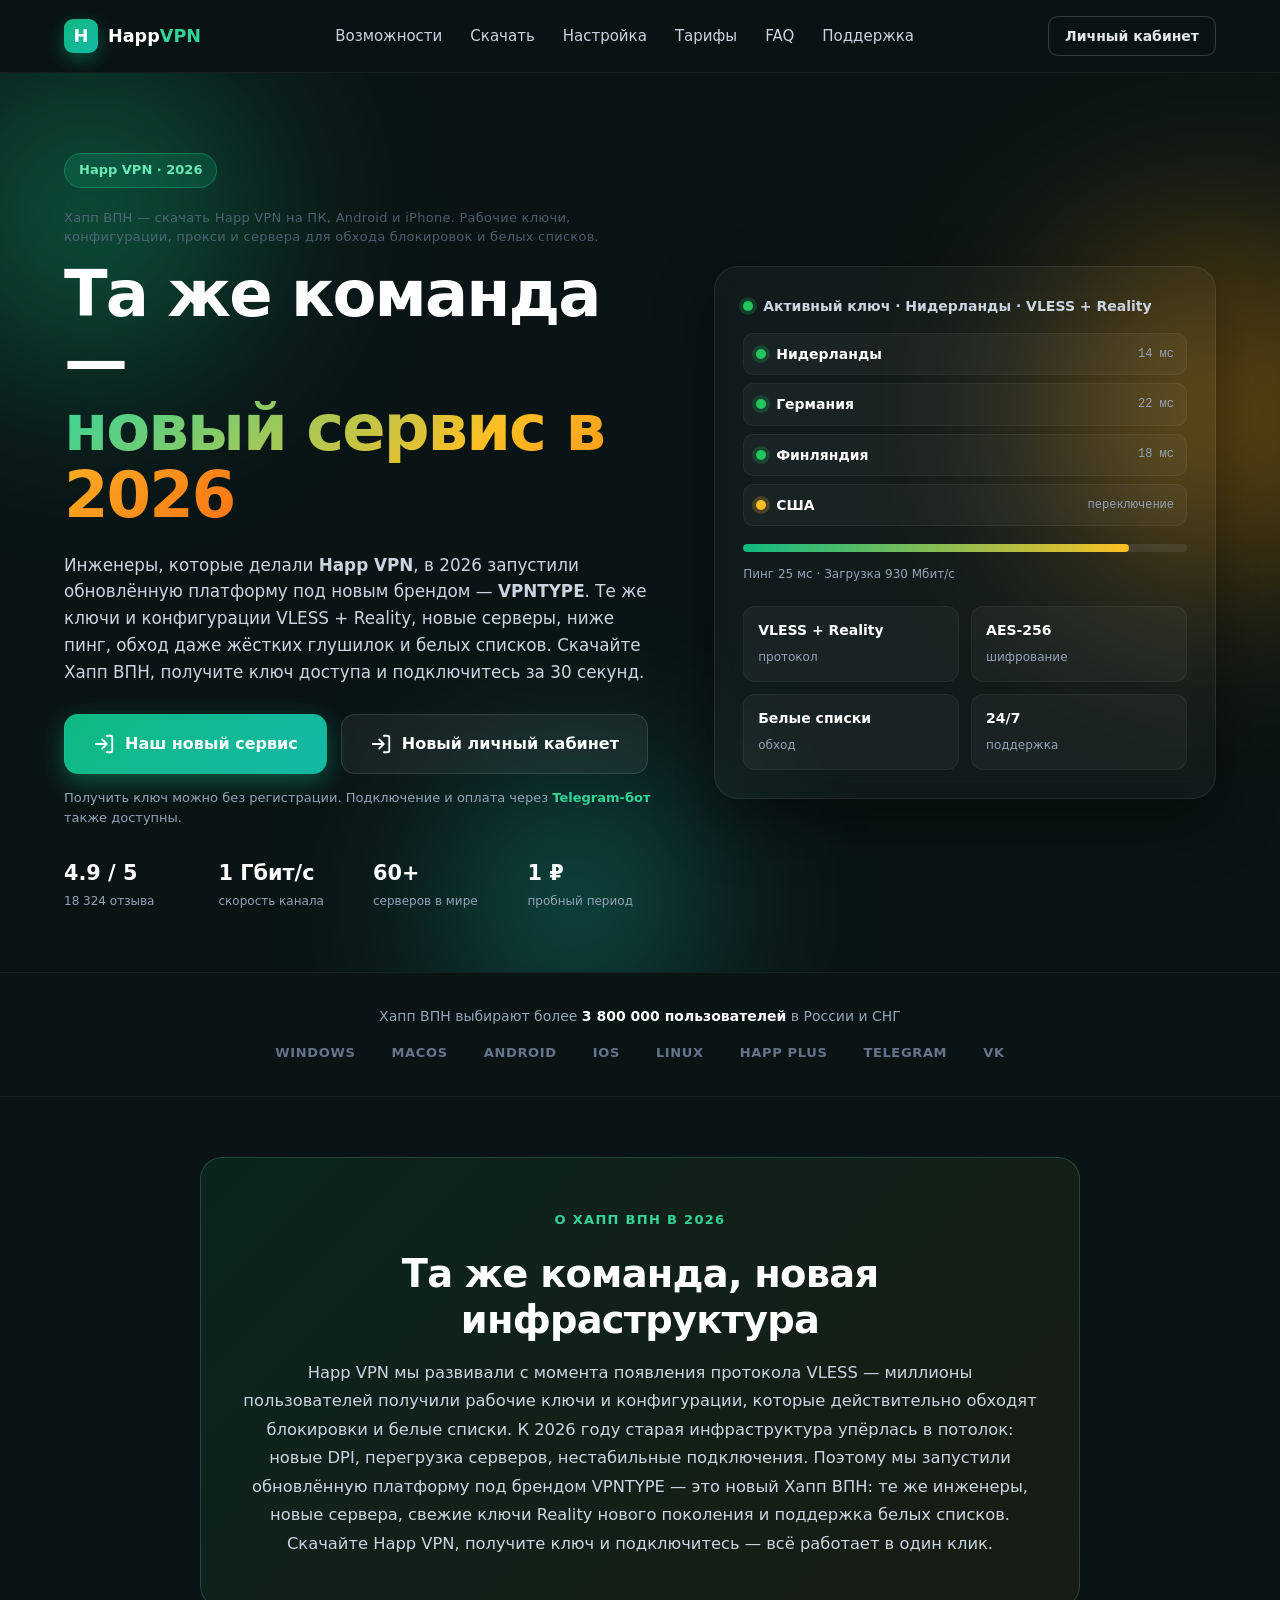
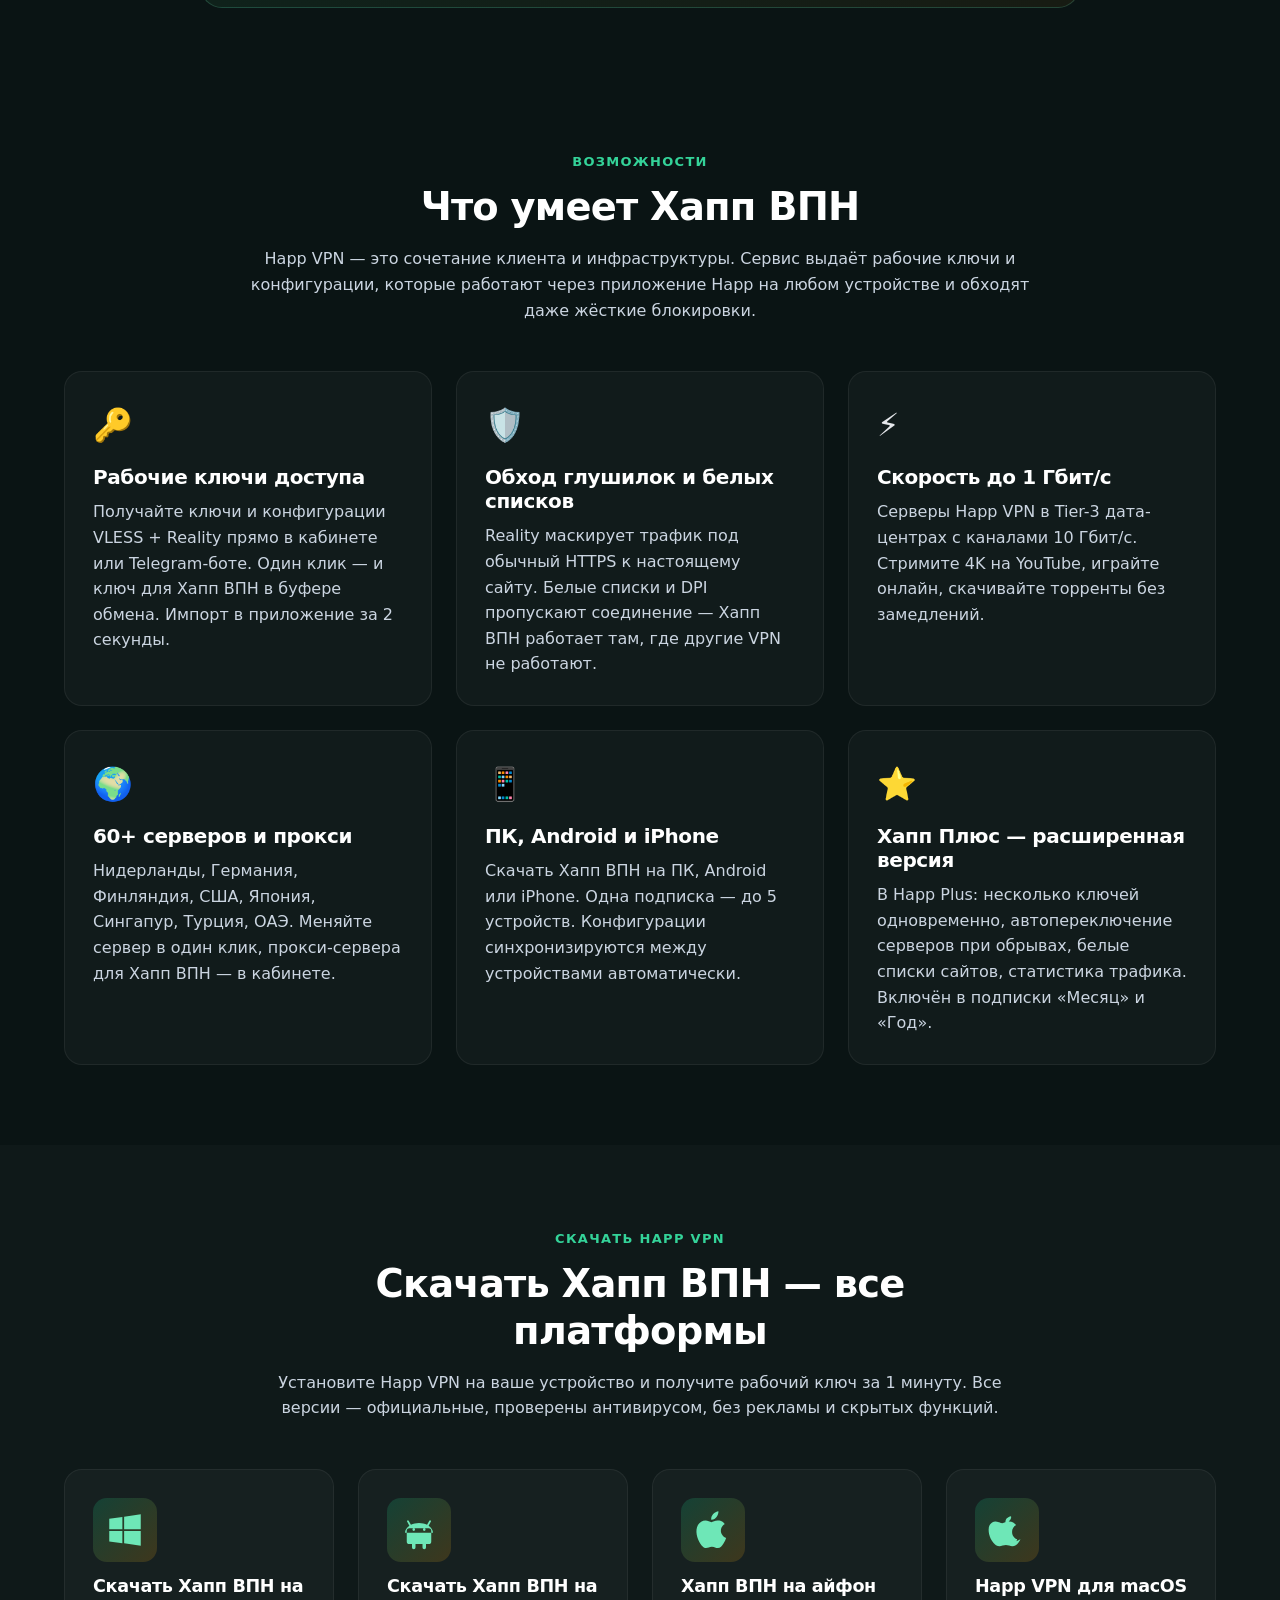
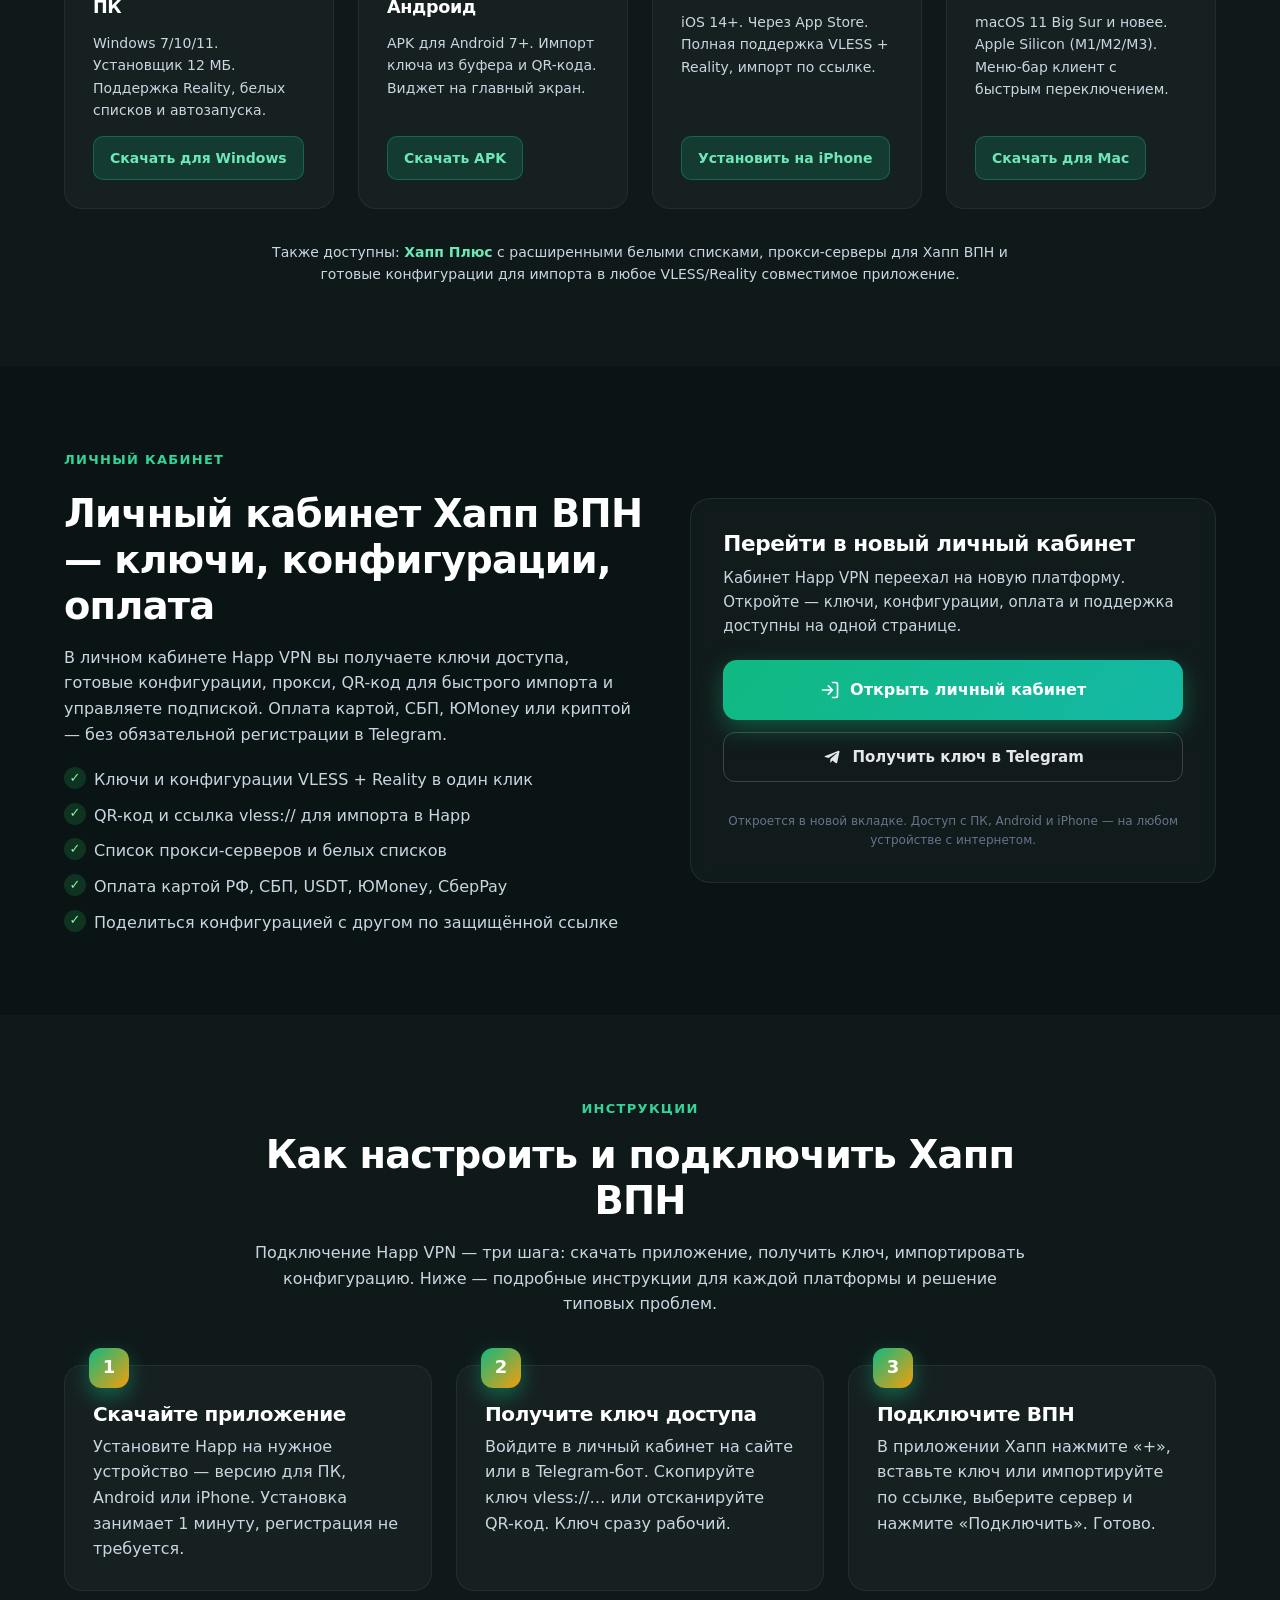
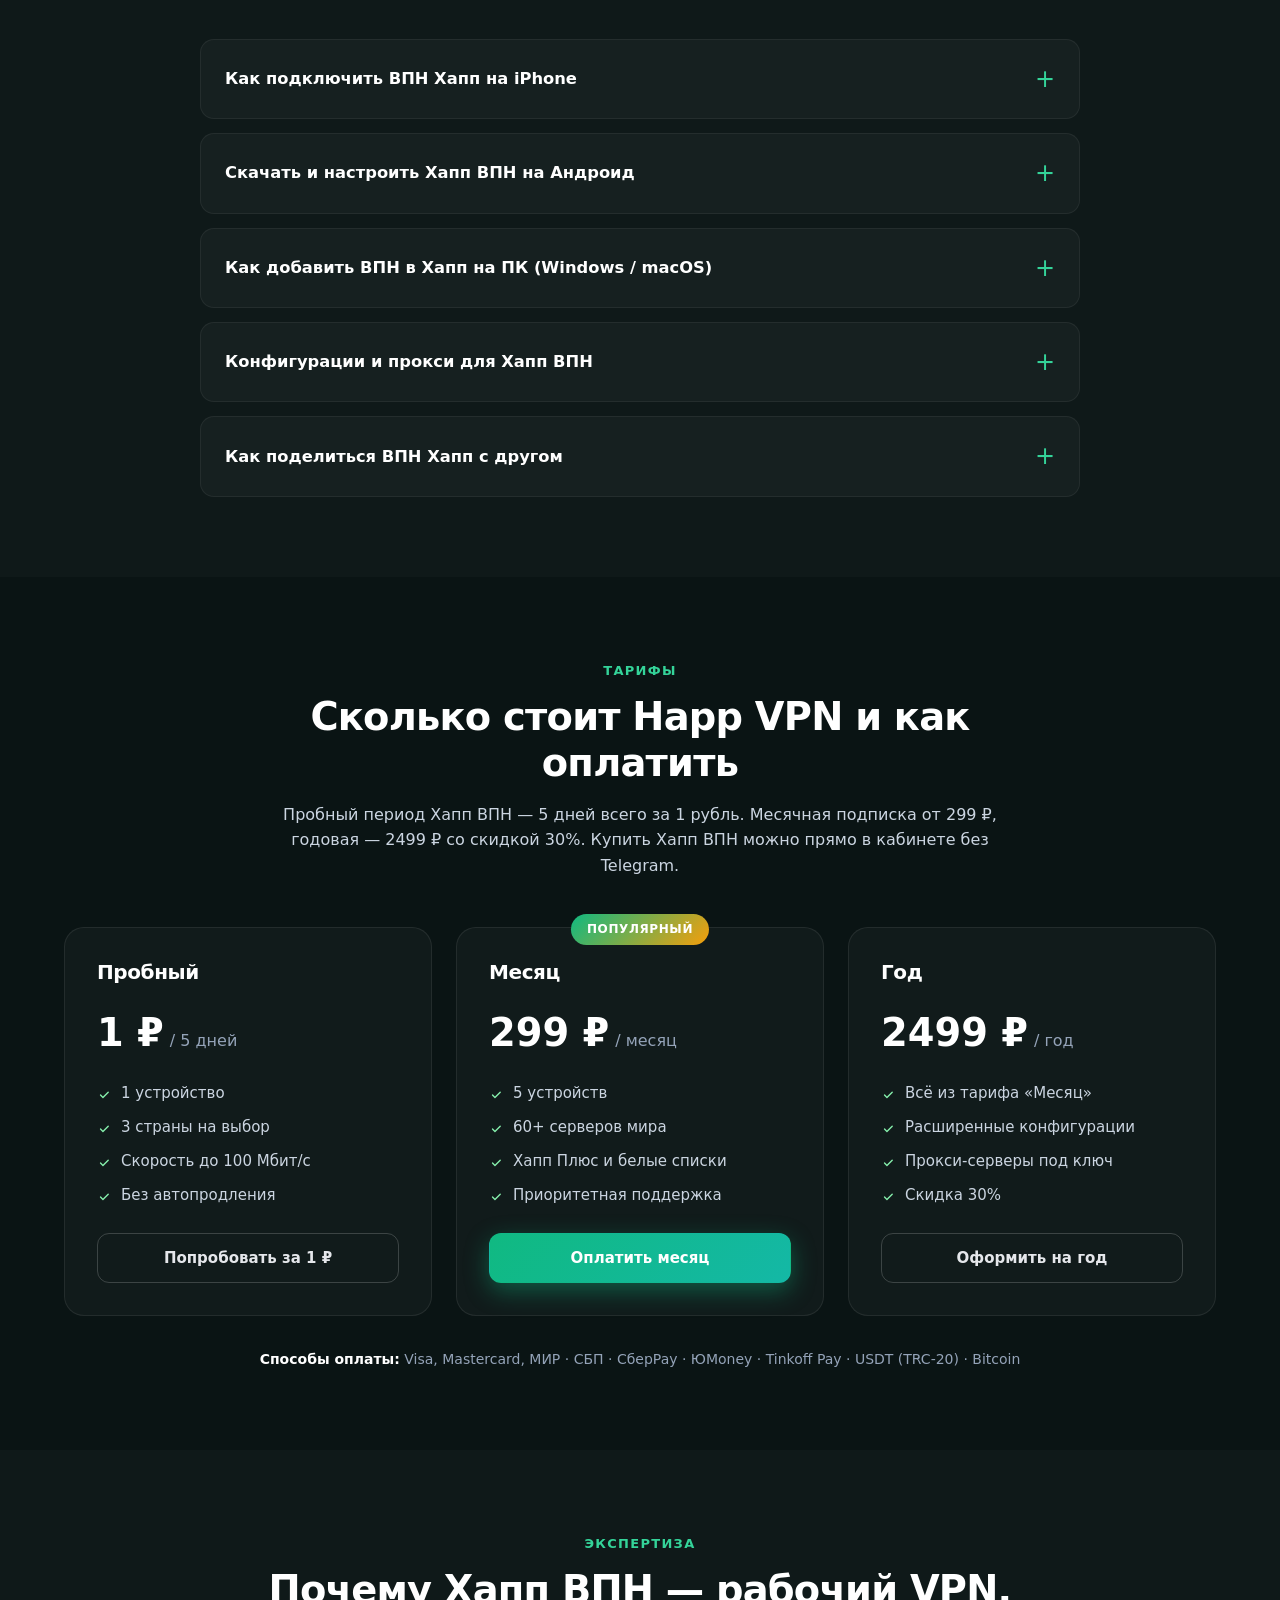
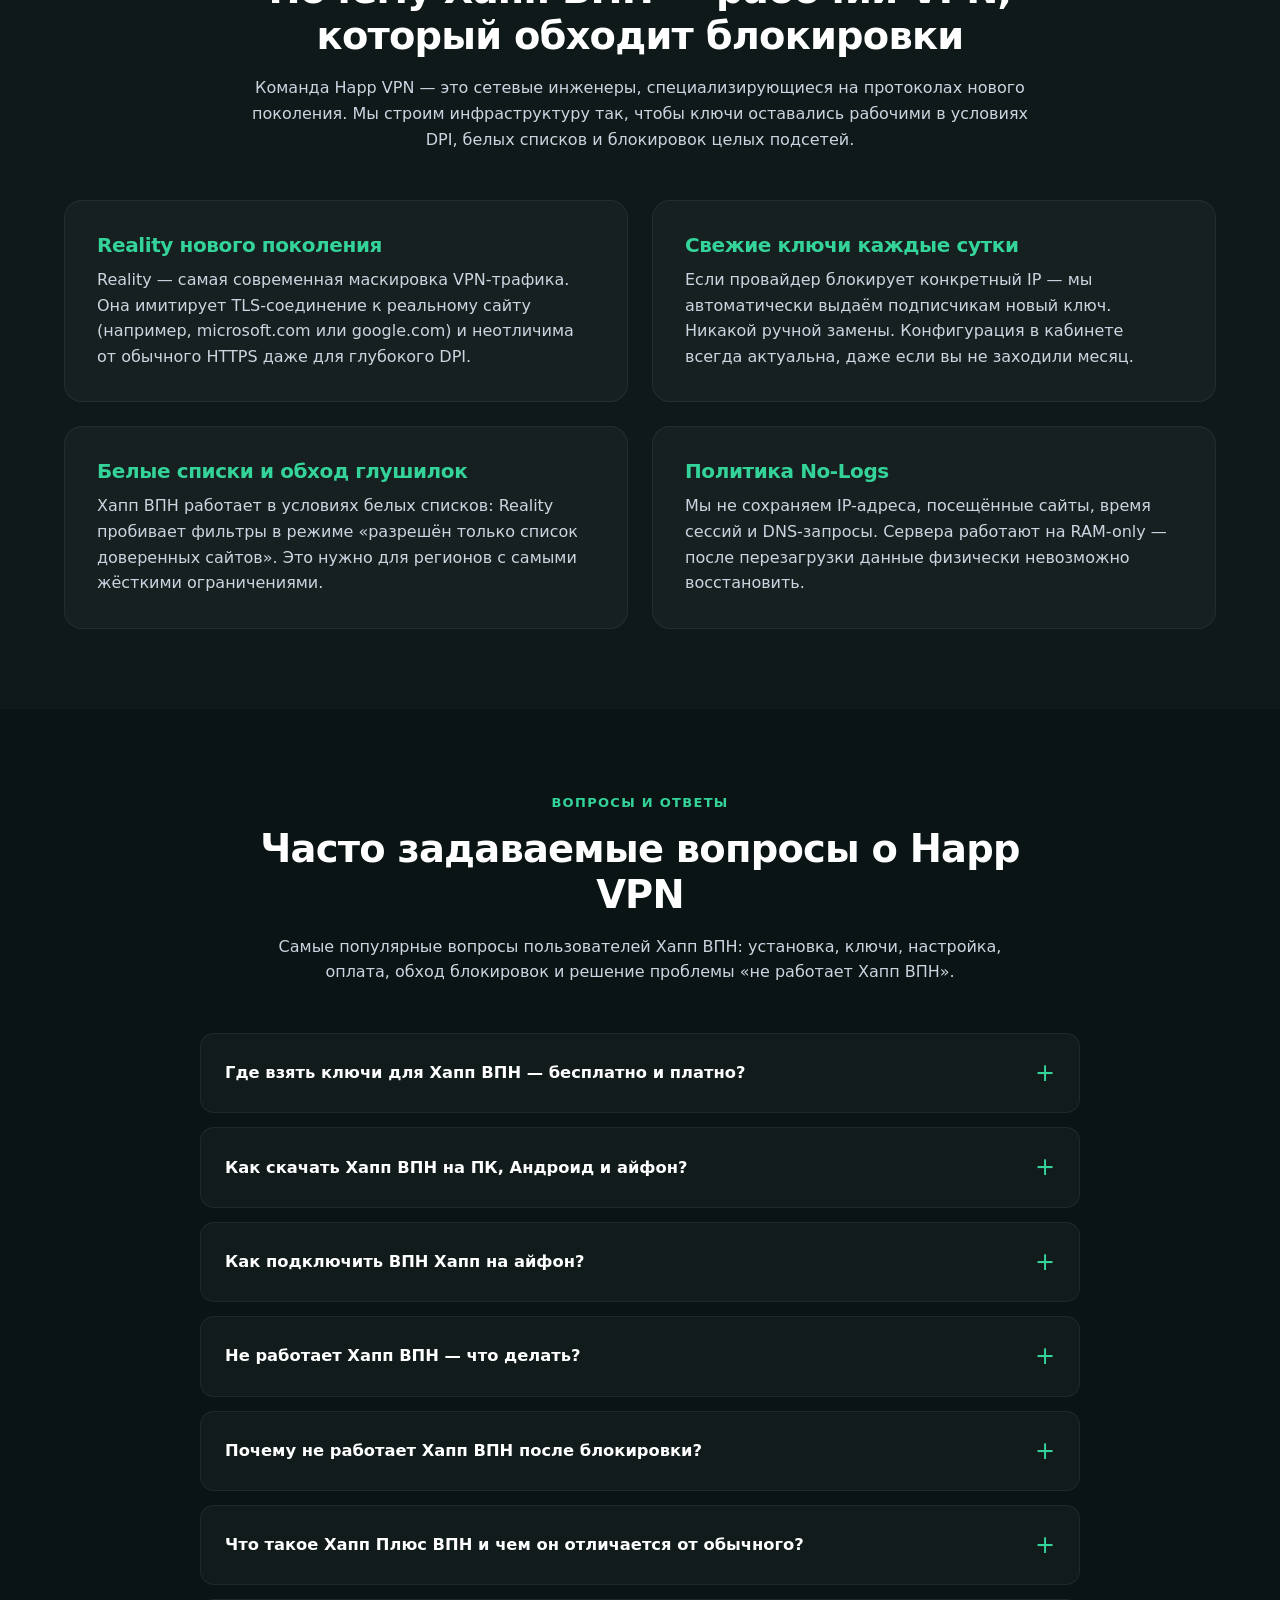
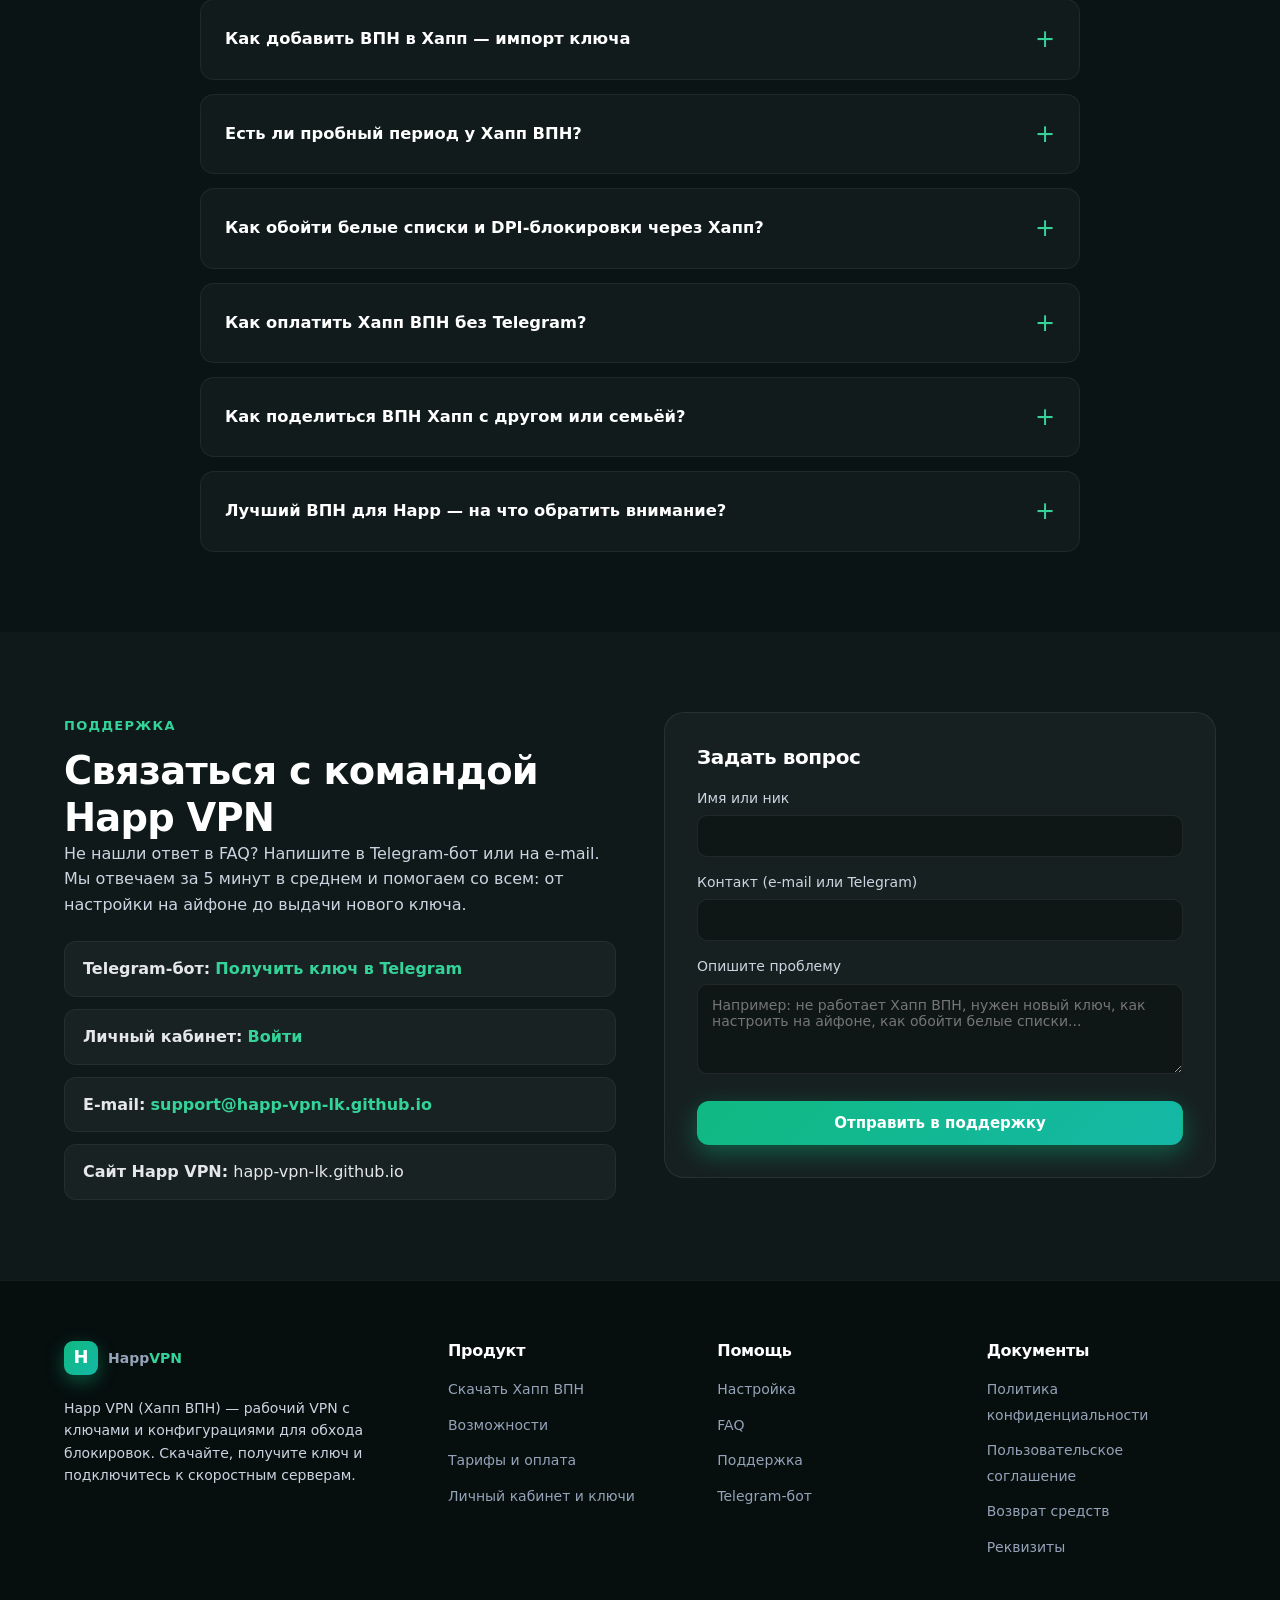
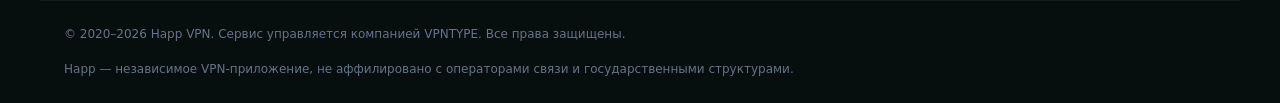
==== commit f2d0c992: "Update index.html" ====
--- a/index.html
+++ b/index.html
@@ -9,15 +9,27 @@
 <meta name="robots" content="index, follow, max-snippet:-1, max-image-preview:large, max-video-preview:-1">
 <meta name="author" content="Happ VPN Team">
 <meta name="theme-color" content="#0a1414">
-<link rel="canonical" href="https://happ-vpn.com/">
-
+<link rel="canonical" href="https://happ-vpn-lk.github.io/">
+<!-- Yandex.Metrika counter -->
+<script type="text/javascript">
+    (function(m,e,t,r,i,k,a){
+        m[i]=m[i]||function(){(m[i].a=m[i].a||[]).push(arguments)};
+        m[i].l=1*new Date();
+        for (var j = 0; j < document.scripts.length; j++) {if (document.scripts[j].src === r) { return; }}
+        k=e.createElement(t),a=e.getElementsByTagName(t)[0],k.async=1,k.src=r,a.parentNode.insertBefore(k,a)
+    })(window, document,'script','https://mc.yandex.ru/metrika/tag.js?id=108977655', 'ym');
+
+    ym(108977655, 'init', {ssr:true, webvisor:true, clickmap:true, ecommerce:"dataLayer", referrer: document.referrer, url: location.href, accurateTrackBounce:true, trackLinks:true});
+</script>
+<noscript><div><img src="https://mc.yandex.ru/watch/108977655" style="position:absolute; left:-9999px;" alt="" /></div></noscript>
+<!-- /Yandex.Metrika counter -->
 <meta property="og:type" content="website">
 <meta property="og:locale" content="ru_RU">
 <meta property="og:title" content="Хапп ВПН — скачать Happ VPN бесплатно. Ключи, конфигурации, прокси">
 <meta property="og:description" content="Официальный сайт Хапп ВПН. Скачайте Happ VPN на ПК, Android, iPhone. Ключи, конфигурации, обход блокировок и белых списков, рабочие сервера 2026.">
-<meta property="og:url" content="https://happ-vpn.com/">
+<meta property="og:url" content="https://happ-vpn-lk.github.io/">
 <meta property="og:site_name" content="Happ VPN">
-<meta property="og:image" content="https://happ-vpn.com/og-image.png">
+<meta property="og:image" content="https://happ-vpn-lk.github.io/og-image.png">
 
 <meta name="twitter:card" content="summary_large_image">
 <meta name="twitter:title" content="Хапп ВПН — официальный сайт Happ VPN">
@@ -33,19 +45,19 @@
   "@graph": [
     {
       "@type": "Organization",
-      "@id": "https://happ-vpn.com/#organization",
+      "@id": "https://happ-vpn-lk.github.io/#organization",
       "name": "Happ VPN",
       "alternateName": ["Хапп ВПН", "Хапп VPN", "Happ", "Happ Plus"],
-      "url": "https://happ-vpn.com/",
-      "logo": "https://happ-vpn.com/logo.png",
+      "url": "https://happ-vpn-lk.github.io/",
+      "logo": "https://happ-vpn-lk.github.io/logo.png",
       "description": "Happ VPN (Хапп ВПН) — VPN-сервис с ключами и конфигурациями для обхода блокировок. Работает на ПК, Android и iPhone."
     },
     {
       "@type": "WebSite",
-      "@id": "https://happ-vpn.com/#website",
-      "url": "https://happ-vpn.com/",
+      "@id": "https://happ-vpn-lk.github.io/#website",
+      "url": "https://happ-vpn-lk.github.io/",
       "name": "Happ VPN — официальный сайт",
-      "publisher": {"@id": "https://happ-vpn.com/#organization"},
+      "publisher": {"@id": "https://happ-vpn-lk.github.io/#organization"},
       "inLanguage": "ru-RU"
     },
     {
@@ -123,7 +135,7 @@
     {
       "@type": "BreadcrumbList",
       "itemListElement": [
-        {"@type": "ListItem", "position": 1, "name": "Главная", "item": "https://happ-vpn.com/"}
+        {"@type": "ListItem", "position": 1, "name": "Главная", "item": "https://happ-vpn-lk.github.io/"}
       ]
     }
   ]
@@ -658,8 +670,8 @@
       <ul class="contacts">
         <li><b>Telegram-бот:</b> <a href="https://t.me/vpntypebot?start=start5092602" rel="nofollow noopener" target="_blank">Получить ключ в Telegram</a></li>
         <li><b>Личный кабинет:</b> <a href="https://vpntypebot.tech?fid=5092602" rel="noopener" target="_blank">Войти</a></li>
-        <li><b>E-mail:</b> <a href="mailto:support@happ-vpn.com">support@happ-vpn.com</a></li>
-        <li><b>Сайт Happ VPN:</b> happ-vpn.com</li>
+        <li><b>E-mail:</b> <a href="mailto:support@happ-vpn-lk.github.io">support@happ-vpn-lk.github.io</a></li>
+        <li><b>Сайт Happ VPN:</b> happ-vpn-lk.github.io</li>
       </ul>
     </div>
     <form class="support__form" id="support-form" novalidate>
